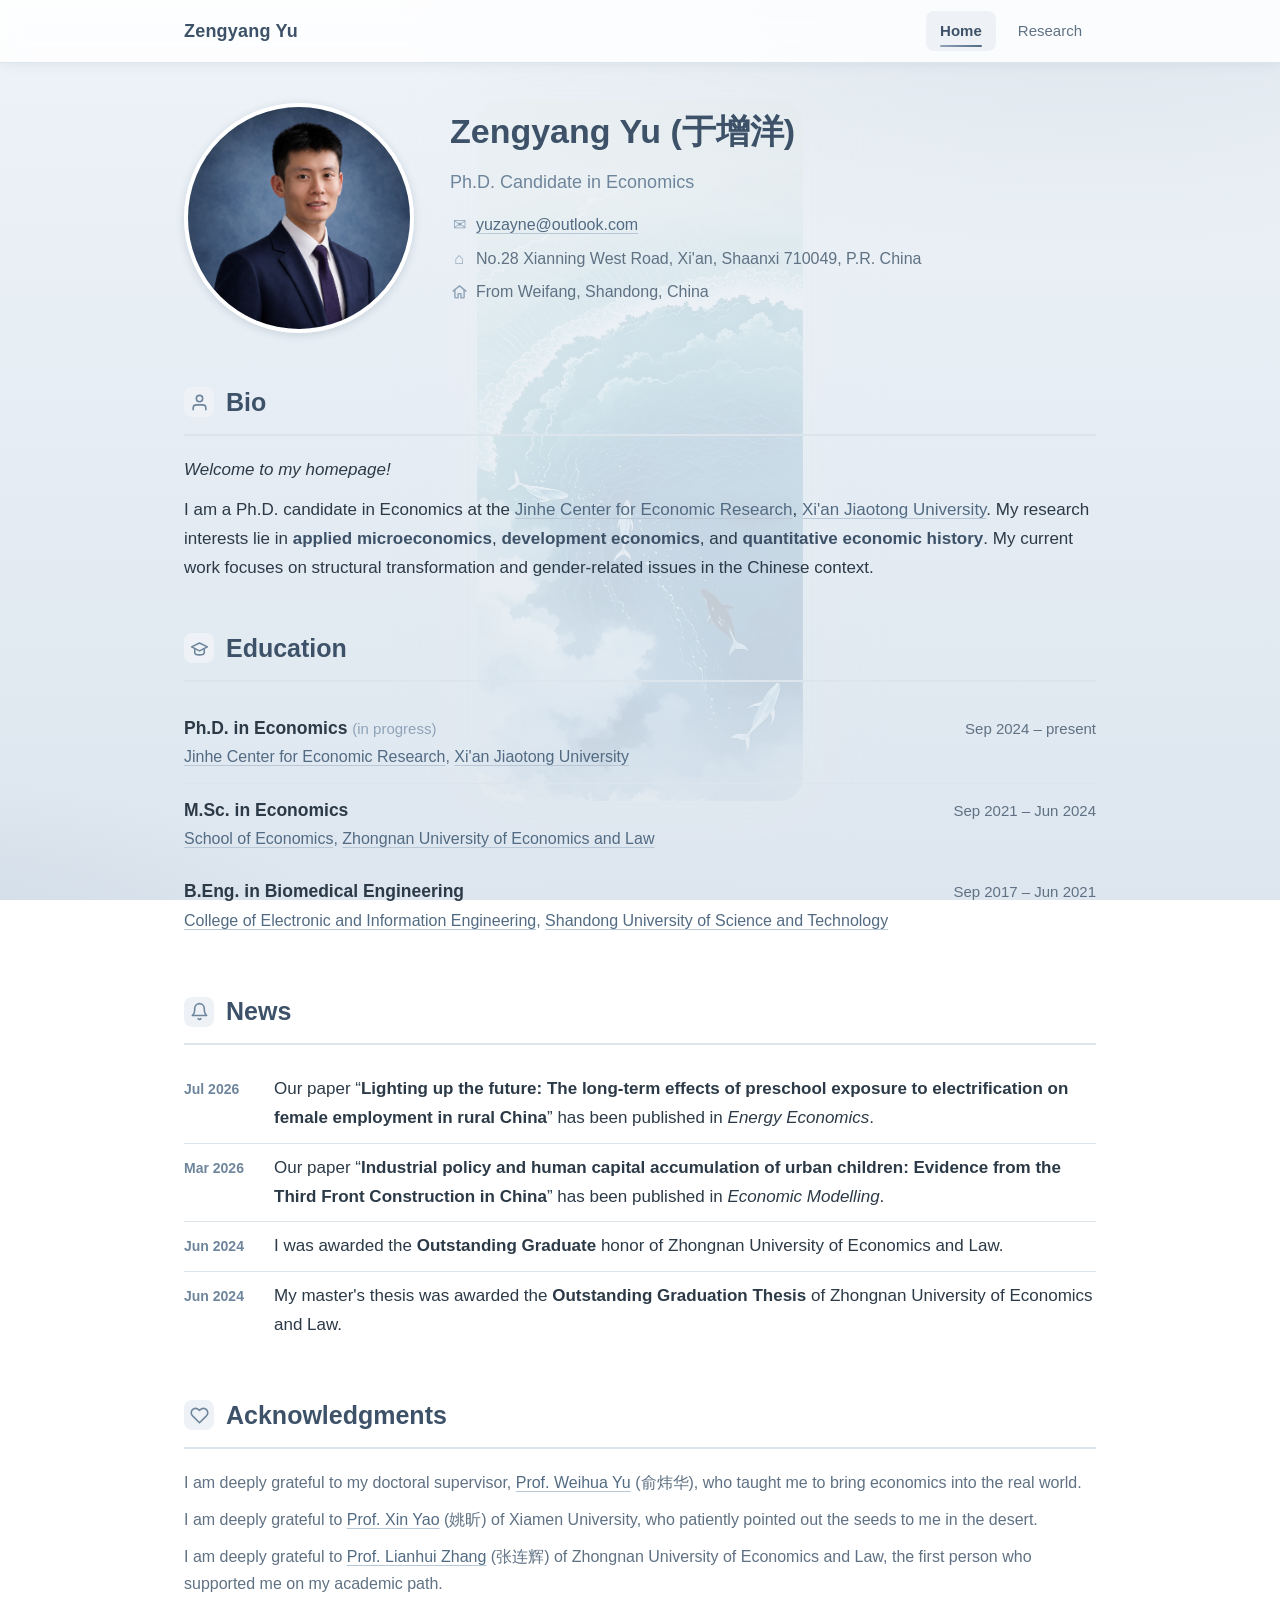
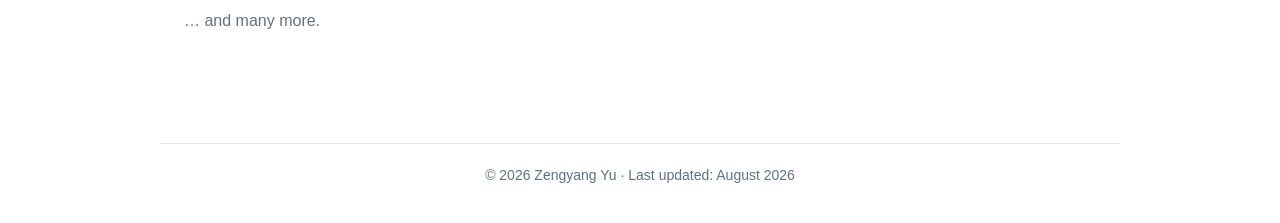
==== index.html @ 1b2d32c1 "update: replace whale svg with centered faded ocean/whale photos" ====
<!DOCTYPE html>
<html lang="en">
<head>
  <meta charset="UTF-8">
  <meta name="viewport" content="width=device-width, initial-scale=1.0">
  <title>Zengyang Yu — Home</title>
  <meta name="description" content="Zengyang Yu — Ph.D. candidate in Economics at Xi'an Jiaotong University. Applied microeconomics, development economics, quantitative economic history.">
  <link rel="stylesheet" href="css/style.css">
  <link rel="icon" type="image/svg+xml" href="favicon.svg">
</head>
<body>

  <!-- Decorative ocean background -->
  <img class="ocean-bg" src="images/ocean.jpg" alt="" aria-hidden="true">

  <!-- Navigation -->
  <nav class="nav">
    <div class="nav-inner">
      <a class="nav-brand" href="index.html">Zengyang Yu</a>
      <div class="nav-links">
        <a href="index.html" class="active">Home</a>
        <a href="research.html">Research</a>
      </div>
    </div>
  </nav>

  <main class="container">

    <!-- Header: photo + identity -->
    <header class="header">
      <img class="photo" src="images/photo.jpg" alt="Zengyang Yu">
      <div class="identity">
        <h1>Zengyang Yu (于增洋)</h1>
        <div class="title">Ph.D. Candidate in Economics</div>
        <ul class="contact-list">
          <li>
            <span class="icon">✉</span>
            <span><a href="mailto:yuzayne@outlook.com">yuzayne@outlook.com</a></span>
          </li>
          <li>
            <span class="icon">⌂</span>
            <span>No.28 Xianning West Road, Xi'an, Shaanxi 710049, P.R. China</span>
          </li>
          <li>
            <span class="icon">
              <svg viewBox="0 0 24 24" fill="none" stroke="currentColor" stroke-width="2" stroke-linecap="round" stroke-linejoin="round" aria-hidden="true">
                <path d="M3 11.5 12 4l9 7.5"/>
                <path d="M5.5 9.5V20a1 1 0 0 0 1 1H10v-6h4v6h3.5a1 1 0 0 0 1-1V9.5"/>
              </svg>
            </span>
            <span>From Weifang, Shandong, China</span>
          </li>
        </ul>
      </div>
    </header>

    <!-- Bio -->
    <section class="section bio" id="bio">
      <h2 class="section-title">
        <span class="sec-icon" aria-hidden="true">
          <svg viewBox="0 0 24 24" fill="none" stroke="currentColor" stroke-width="2" stroke-linecap="round" stroke-linejoin="round">
            <path d="M20 21v-2a4 4 0 0 0-4-4H8a4 4 0 0 0-4 4v2"/>
            <circle cx="12" cy="7" r="4"/>
          </svg>
        </span>
        Bio
      </h2>
      <p>
        <em>Welcome to my homepage!</em>
      </p>
      <p>
        I am a Ph.D. candidate in Economics at the
        <a href="http://jinhe.xjtu.edu.cn/" target="_blank" rel="noopener">Jinhe Center for Economic Research</a>,
        <a href="https://www.xjtu.edu.cn/" target="_blank" rel="noopener">Xi'an Jiaotong University</a>. My research interests lie in
        <strong>applied microeconomics</strong>, <strong>development economics</strong>, and
        <strong>quantitative economic history</strong>. My current work focuses on
        structural transformation and gender-related issues in the Chinese context.
      </p>
    </section>

    <!-- Education -->
    <section class="section" id="education">
      <h2 class="section-title">
        <span class="sec-icon" aria-hidden="true">
          <svg viewBox="0 0 24 24" fill="none" stroke="currentColor" stroke-width="2" stroke-linecap="round" stroke-linejoin="round">
            <path d="M22 10 12 5 2 10l10 5 10-5z"/>
            <path d="M6 12v5c0 1.66 2.69 3 6 3s6-1.34 6-3v-5"/>
          </svg>
        </span>
        Education
      </h2>

      <div class="edu-item">
        <div>
          <div class="edu-degree">Ph.D. in Economics <span class="edu-status">(in progress)</span></div>
          <div class="edu-school"><a href="http://jinhe.xjtu.edu.cn/" target="_blank" rel="noopener">Jinhe Center for Economic Research</a>, <a href="https://www.xjtu.edu.cn/" target="_blank" rel="noopener">Xi'an Jiaotong University</a></div>
        </div>
        <div class="edu-years">Sep 2024 – present</div>
      </div>

      <div class="edu-item">
        <div>
          <div class="edu-degree">M.Sc. in Economics</div>
          <div class="edu-school"><a href="https://jjxy.zuel.edu.cn/" target="_blank" rel="noopener">School of Economics</a>, <a href="https://www.zuel.edu.cn/" target="_blank" rel="noopener">Zhongnan University of Economics and Law</a></div>
        </div>
        <div class="edu-years">Sep 2021 – Jun 2024</div>
      </div>

      <div class="edu-item">
        <div>
          <div class="edu-degree">B.Eng. in Biomedical Engineering</div>
          <div class="edu-school"><a href="https://dxxy.sdust.edu.cn/" target="_blank" rel="noopener">College of Electronic and Information Engineering</a>, <a href="https://www.sdust.edu.cn/" target="_blank" rel="noopener">Shandong University of Science and Technology</a></div>
        </div>
        <div class="edu-years">Sep 2017 – Jun 2021</div>
      </div>
    </section>

    <!-- News -->
    <section class="section" id="news">
      <h2 class="section-title">
        <span class="sec-icon" aria-hidden="true">
          <svg viewBox="0 0 24 24" fill="none" stroke="currentColor" stroke-width="2" stroke-linecap="round" stroke-linejoin="round">
            <path d="M18 8A6 6 0 0 0 6 8c0 7-3 9-3 9h18s-3-2-3-9"/>
            <path d="M13.73 21a2 2 0 0 1-3.46 0"/>
          </svg>
        </span>
        News
      </h2>

      <div class="news-item">
        <div class="news-date">Jul 2026</div>
        <div class="news-text">
          Our paper “<strong>Lighting up the future: The long-term effects of preschool exposure
          to electrification on female employment in rural China</strong>” has been published in
          <em>Energy Economics</em>.
        </div>
      </div>

      <div class="news-item">
        <div class="news-date">Mar 2026</div>
        <div class="news-text">
          Our paper “<strong>Industrial policy and human capital accumulation of urban children:
          Evidence from the Third Front Construction in China</strong>” has been published in
          <em>Economic Modelling</em>.
        </div>
      </div>

      <div class="news-item">
        <div class="news-date">Jun 2024</div>
        <div class="news-text">
          I was awarded the <strong>Outstanding Graduate</strong> honor of
          Zhongnan University of Economics and Law.
        </div>
      </div>

      <div class="news-item">
        <div class="news-date">Jun 2024</div>
        <div class="news-text">
          My master's thesis was awarded the <strong>Outstanding Graduation Thesis</strong>
          of Zhongnan University of Economics and Law.
        </div>
      </div>
    </section>

    <!-- Acknowledgments -->
    <section class="section" id="acknowledgments">
      <h2 class="section-title">
        <span class="sec-icon" aria-hidden="true">
          <svg viewBox="0 0 24 24" fill="none" stroke="currentColor" stroke-width="2" stroke-linecap="round" stroke-linejoin="round">
            <path d="M20.84 4.61a5.5 5.5 0 0 0-7.78 0L12 5.67l-1.06-1.06a5.5 5.5 0 0 0-7.78 7.78l1.06 1.06L12 21.23l7.78-7.78 1.06-1.06a5.5 5.5 0 0 0 0-7.78z"/>
          </svg>
        </span>
        Acknowledgments
      </h2>
      <p class="ack-note">
        I am deeply grateful to my doctoral supervisor,
        <a href="https://jinhe.xjtu.edu.cn/info/1017/1489.htm" target="_blank" rel="noopener">Prof. Weihua Yu</a>
        (俞炜华), who taught me to bring economics into the real world.
      </p>
      <p class="ack-note">
        I am deeply grateful to
        <a href="https://faculty.xmu.edu.cn/YX1/zh_CN/index/545277/list/index.htm" target="_blank" rel="noopener">Prof. Xin Yao</a>
        (姚昕) of Xiamen University, who patiently pointed out the seeds to me in the desert.
      </p>
      <p class="ack-note">
        I am deeply grateful to
        <a href="https://jjxy.zuel.edu.cn/2017/1104/c4509a176932/page.htm" target="_blank" rel="noopener">Prof. Lianhui Zhang</a>
        (张连辉) of Zhongnan University of Economics and Law, the first person who supported me on my academic path.
      </p>
      <p class="ack-note">… and many more.</p>
    </section>

  </main>

  <footer class="footer">
    © 2026 Zengyang Yu · Last updated: August 2026
  </footer>

</body>
</html>
---- css/style.css ----
/* ==========================================================================
   Zengyang Yu — Personal Website
   Morandi blue theme · clean academic layout
   ========================================================================== */

:root {
  /* Morandi blue palette */
  --morandi-100: #eef2f6;   /* page background (light) */
  --morandi-200: #dde5ec;   /* borders */
  --morandi-300: #b9c8d6;   /* secondary accents */
  --morandi-400: #8fa3b8;   /* light blue-grey */
  --morandi-500: #6e859c;   /* primary */
  --morandi-600: #526b83;   /* hover */
  --morandi-700: #3d5268;   /* headings / dark accents */

  --text-main: #2c3a47;
  --text-muted: #5f7183;
  --surface: #ffffff;

  --font-body: "Segoe UI", "Helvetica Neue", Arial, "PingFang SC",
               "Microsoft YaHei", sans-serif;
  --font-serif: Georgia, "Times New Roman", serif;

  --radius: 10px;
  --shadow: 0 1px 3px rgba(61, 82, 104, 0.08);
}

* { margin: 0; padding: 0; box-sizing: border-box; }

html { scroll-behavior: smooth; }

body {
  font-family: var(--font-body);
  font-size: 17px;
  line-height: 1.7;
  color: var(--text-main);
  background:
    radial-gradient(1200px 500px at 85% -5%, rgba(143, 163, 184, 0.18) 0%, transparent 60%),
    radial-gradient(900px 420px at -10% 110%, rgba(110, 133, 156, 0.14) 0%, transparent 55%),
    linear-gradient(180deg, #eef3f8 0%, #e6edf4 45%, #dde6ef 100%);
  background-attachment: fixed;
}

.ocean-bg {
  position: fixed;
  top: 50%;
  left: 50%;
  transform: translate(-50%, -50%);
  max-height: 78vh;
  max-width: 92vw;
  z-index: 0;
  pointer-events: none;
  opacity: 0.14;
  filter: saturate(0.75) brightness(1.12) contrast(0.96);
  border-radius: 24px;
  box-shadow: 0 0 80px 30px rgba(222, 232, 241, 0.55);
}

/* 内容层置于背景装饰之上 */
.container, .footer {
  position: relative;
  z-index: 1;
}

a {
  color: var(--morandi-600);
  text-decoration: underline;
  text-decoration-thickness: 1px;
  text-underline-offset: 3px;
  text-decoration-color: var(--morandi-300);
  transition: color 0.15s, text-decoration-color 0.15s;
}

a:hover {
  color: var(--morandi-700);
  text-decoration-color: var(--morandi-500);
}

/* --------------------------------------------------------------------------
   Navigation
   -------------------------------------------------------------------------- */

.nav {
  position: sticky;
  top: 0;
  z-index: 100;
  background: rgba(255, 255, 255, 0.86);
  -webkit-backdrop-filter: blur(12px) saturate(1.4);
  backdrop-filter: blur(12px) saturate(1.4);
  border-bottom: 1px solid var(--morandi-200);
  box-shadow: 0 1px 12px rgba(61, 82, 104, 0.08);
}

.nav-inner {
  max-width: 960px;
  margin: 0 auto;
  padding: 0 24px;
  display: flex;
  align-items: center;
  justify-content: space-between;
  height: 62px;
}

.nav-brand {
  font-weight: 700;
  font-size: 18px;
  color: var(--morandi-700);
  letter-spacing: 0.2px;
  text-decoration: none;
  transition: color 0.2s;
}

.nav-brand:hover { text-decoration: none; color: var(--morandi-600); }

.nav-links {
  display: flex;
  align-items: center;
  gap: 6px;
}

.nav-links a {
  position: relative;
  padding: 7px 14px;
  margin-left: 2px;
  font-size: 15px;
  color: var(--text-muted);
  border-radius: 8px;
  text-decoration: none;
  transition: color 0.2s, background 0.2s;
}

.nav-links a::after {
  content: "";
  position: absolute;
  left: 14px;
  right: 14px;
  bottom: 4px;
  height: 2px;
  border-radius: 2px;
  background: linear-gradient(90deg, var(--morandi-400), var(--morandi-600));
  transform: scaleX(0);
  transform-origin: left center;
  transition: transform 0.25s ease;
}

.nav-links a:hover {
  color: var(--morandi-600);
  background: var(--morandi-100);
  text-decoration: none;
}

.nav-links a:hover::after { transform: scaleX(1); }

.nav-links a.active {
  color: var(--morandi-700);
  font-weight: 600;
  background: var(--morandi-100);
}

.nav-links a.active::after { transform: scaleX(1); }

/* --------------------------------------------------------------------------
   Layout
   -------------------------------------------------------------------------- */

.container {
  max-width: 960px;
  margin: 0 auto;
  padding: 40px 24px 64px;
}

/* --------------------------------------------------------------------------
   Header (photo + identity)
   -------------------------------------------------------------------------- */

.header {
  display: flex;
  gap: 36px;
  align-items: flex-start;
  margin-bottom: 48px;
}

.photo {
  flex-shrink: 0;
  width: 230px;
  height: 230px;
  border-radius: 50%;
  object-fit: cover;
  border: 4px solid var(--surface);
  box-shadow: 0 2px 8px rgba(61, 82, 104, 0.18);
}

.identity h1 {
  font-size: 34px;
  font-weight: 700;
  color: var(--morandi-700);
  margin-bottom: 6px;
}

.identity .title {
  font-size: 18px;
  font-weight: 500;
  color: var(--morandi-500);
  margin-bottom: 14px;
}

.contact-list {
  list-style: none;
  font-size: 16px;
  color: var(--text-muted);
}

.contact-list li {
  display: flex;
  align-items: flex-start;
  gap: 8px;
  margin-bottom: 6px;
}

.contact-list .icon {
  flex-shrink: 0;
  width: 18px;
  text-align: center;
  color: var(--morandi-400);
}

.contact-list .icon svg {
  width: 17px;
  height: 17px;
  vertical-align: -3px;
}

.contact-list a { color: var(--morandi-600); }
.contact-list a:hover { color: var(--morandi-700); }

/* --------------------------------------------------------------------------
   Sections
   -------------------------------------------------------------------------- */

.section { margin-bottom: 44px; }

.section-title {
  font-size: 25px;
  font-weight: 700;
  color: var(--morandi-700);
  padding-bottom: 10px;
  margin-bottom: 20px;
  border-bottom: 2px solid var(--morandi-200);
  display: flex;
  align-items: center;
  gap: 12px;
}

.section-title .sec-icon {
  flex-shrink: 0;
  width: 30px;
  height: 30px;
  display: inline-flex;
  align-items: center;
  justify-content: center;
  border-radius: 8px;
  background: var(--morandi-100);
  color: var(--morandi-500);
}

.section-title .sec-icon svg {
  width: 19px;
  height: 19px;
}

/* Bio */
.bio p { margin-bottom: 12px; }

.bio strong { color: var(--morandi-700); }

/* Education */
.edu-item {
  display: flex;
  justify-content: space-between;
  align-items: baseline;
  gap: 16px;
  padding: 12px 0;
  border-bottom: 1px solid var(--morandi-200);
}

.edu-item:last-child { border-bottom: none; }

.edu-degree { font-weight: 600; font-size: 17.5px; color: var(--text-main); }
.edu-status { font-size: 15px; font-weight: 500; color: var(--morandi-400); }
.edu-school { color: var(--text-muted); font-size: 16px; }
.edu-years {
  flex-shrink: 0;
  font-size: 15px;
  color: var(--text-muted);
  font-variant-numeric: tabular-nums;
}

/* News */
.news-item {
  display: flex;
  gap: 14px;
  padding: 10px 0;
  border-bottom: 1px solid var(--morandi-200);
  align-items: baseline;
}

.news-item:last-child { border-bottom: none; }

.news-date {
  flex-shrink: 0;
  width: 76px;
  font-size: 14px;
  font-weight: 600;
  color: var(--morandi-500);
  font-variant-numeric: tabular-nums;
}

.news-text { color: var(--text-main); }

/* Publications */
.pub-item { margin-bottom: 26px; }

.pub-authors { font-size: 16px; color: var(--text-muted); margin-bottom: 2px; }

.pub-authors .self {
  font-weight: 700;
  color: var(--morandi-700);
}

.pub-title {
  font-weight: 600;
  font-size: 17.5px;
  color: var(--text-main);
  margin-bottom: 2px;
}

.pub-title a { color: var(--text-main); text-decoration: none; }
.pub-title a:hover { color: var(--morandi-600); text-decoration: underline; }

.pub-journal { font-size: 15.5px; color: var(--text-muted); }

.pub-journal .journal-name { font-style: italic; }

.pub-journal .doi-link {
  margin-left: 6px;
  font-size: 14px;
  font-style: normal;
}

/* Empty placeholders (Working papers / WIP) */
.empty-note {
  color: var(--text-muted);
  font-size: 16px;
  font-style: italic;
  padding: 6px 0 2px;
}

/* Presentations */
.pres-item {
  display: flex;
  gap: 14px;
  padding: 10px 0;
  border-bottom: 1px solid var(--morandi-200);
  align-items: baseline;
}

.pres-item:last-child { border-bottom: none; }

.pres-name { font-weight: 500; color: var(--text-main); }

.pres-zh {
  margin-left: auto;
  flex-shrink: 0;
  color: var(--text-muted);
  font-size: 14.5px;
  text-align: right;
}

/* Page title for inner pages */
.page-title {
  font-size: 30px;
  font-weight: 700;
  color: var(--morandi-700);
  margin-bottom: 28px;
}

/* Acknowledgments */
.ack-note { color: var(--text-muted); font-size: 16px; margin-bottom: 10px; }
.ack-note:last-child { margin-bottom: 0; }
.ack-note a { color: var(--morandi-600); }
.ack-note a:hover { color: var(--morandi-700); }

/* Footer */
.footer {
  max-width: 960px;
  margin: 0 auto;
  padding: 20px 24px 36px;
  border-top: 1px solid var(--morandi-200);
  color: var(--text-muted);
  font-size: 14px;
  text-align: center;
}

/* --------------------------------------------------------------------------
   Responsive
   -------------------------------------------------------------------------- */

@media (max-width: 700px) {
  .ocean-bg { max-height: 55vh; opacity: 0.10; }
  .header { flex-direction: column; align-items: center; text-align: center; }
  .contact-list li { justify-content: center; }
  .edu-item { flex-direction: column; gap: 2px; }
  .news-item { flex-direction: column; gap: 2px; }
  .news-date { width: auto; }
}
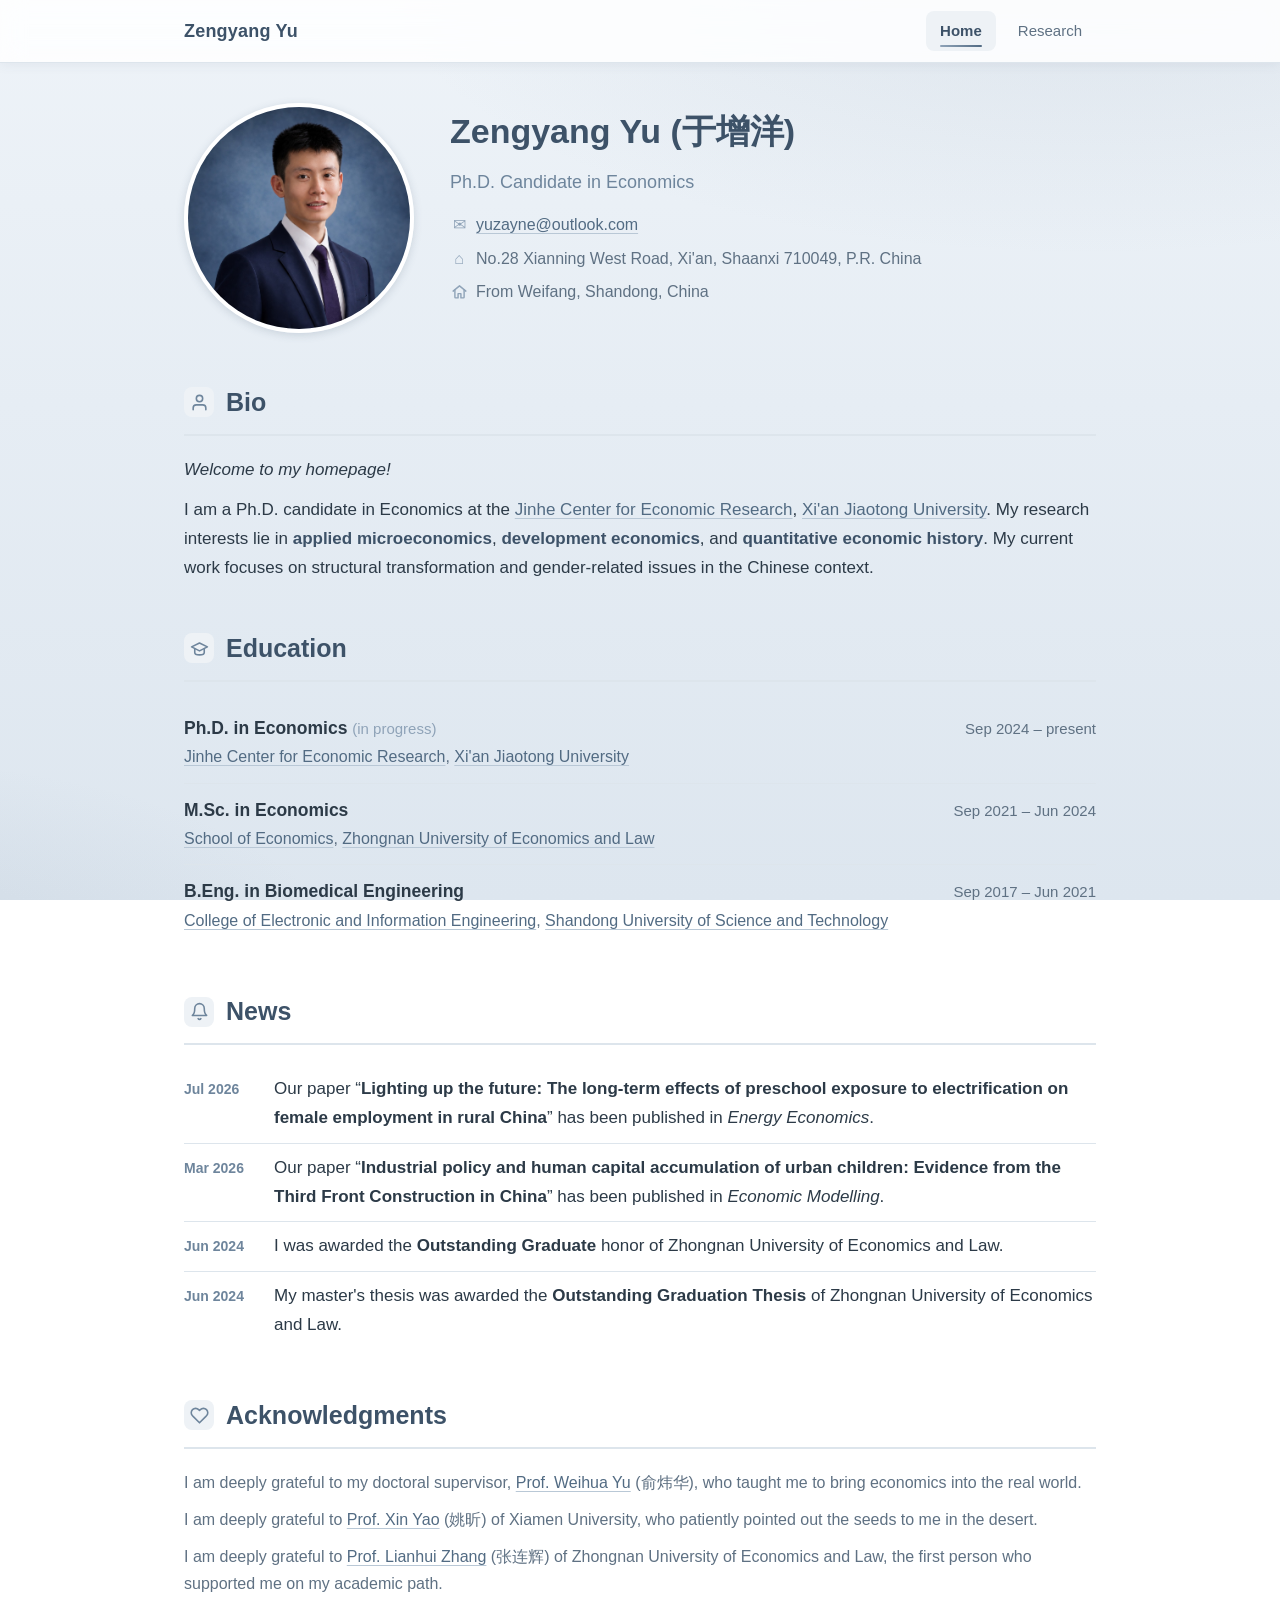
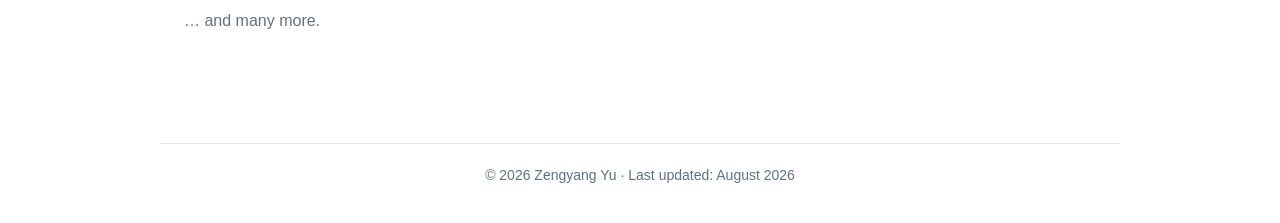
==== commit c9cae3d7: "update: remove photo backgrounds, add subtle SVG wave ripples to ocean gradient" ====
--- a/index.html
+++ b/index.html
@@ -10,8 +10,6 @@
 </head>
 <body>
 
-  <!-- Decorative ocean background -->
-  <img class="ocean-bg" src="images/ocean.jpg" alt="" aria-hidden="true">
 
   <!-- Navigation -->
   <nav class="nav">
--- a/css/style.css
+++ b/css/style.css
@@ -37,23 +37,9 @@
   background:
     radial-gradient(1200px 500px at 85% -5%, rgba(143, 163, 184, 0.18) 0%, transparent 60%),
     radial-gradient(900px 420px at -10% 110%, rgba(110, 133, 156, 0.14) 0%, transparent 55%),
-    linear-gradient(180deg, #eef3f8 0%, #e6edf4 45%, #dde6ef 100%);
+    linear-gradient(180deg, #eef3f8 0%, #e6edf4 45%, #dde6ef 100%),
+    url("data:image/svg+xml,%3Csvg xmlns%3D'http://www.w3.org/2000/svg' width%3D'240' height%3D'52' viewBox%3D'0 0 240 52'%3E%0A%3Cpath d%3D'M0 22 Q 30 10 60 22 T 120 22 T 180 22 T 240 22' fill%3D'none' stroke%3D'%238fa3b8' stroke-width%3D'1' opacity%3D'0.28'/%3E%0A%3Cpath d%3D'M0 38 Q 30 26 60 38 T 120 38 T 180 38 T 240 38' fill%3D'none' stroke%3D'%238fa3b8' stroke-width%3D'1' opacity%3D'0.20'/%3E%0A%3C/svg%3E");
   background-attachment: fixed;
-}
-
-.ocean-bg {
-  position: fixed;
-  top: 50%;
-  left: 50%;
-  transform: translate(-50%, -50%);
-  max-height: 78vh;
-  max-width: 92vw;
-  z-index: 0;
-  pointer-events: none;
-  opacity: 0.14;
-  filter: saturate(0.75) brightness(1.12) contrast(0.96);
-  border-radius: 24px;
-  box-shadow: 0 0 80px 30px rgba(222, 232, 241, 0.55);
 }
 
 /* 内容层置于背景装饰之上 */
@@ -406,7 +392,6 @@
    -------------------------------------------------------------------------- */
 
 @media (max-width: 700px) {
-  .ocean-bg { max-height: 55vh; opacity: 0.10; }
   .header { flex-direction: column; align-items: center; text-align: center; }
   .contact-list li { justify-content: center; }
   .edu-item { flex-direction: column; gap: 2px; }
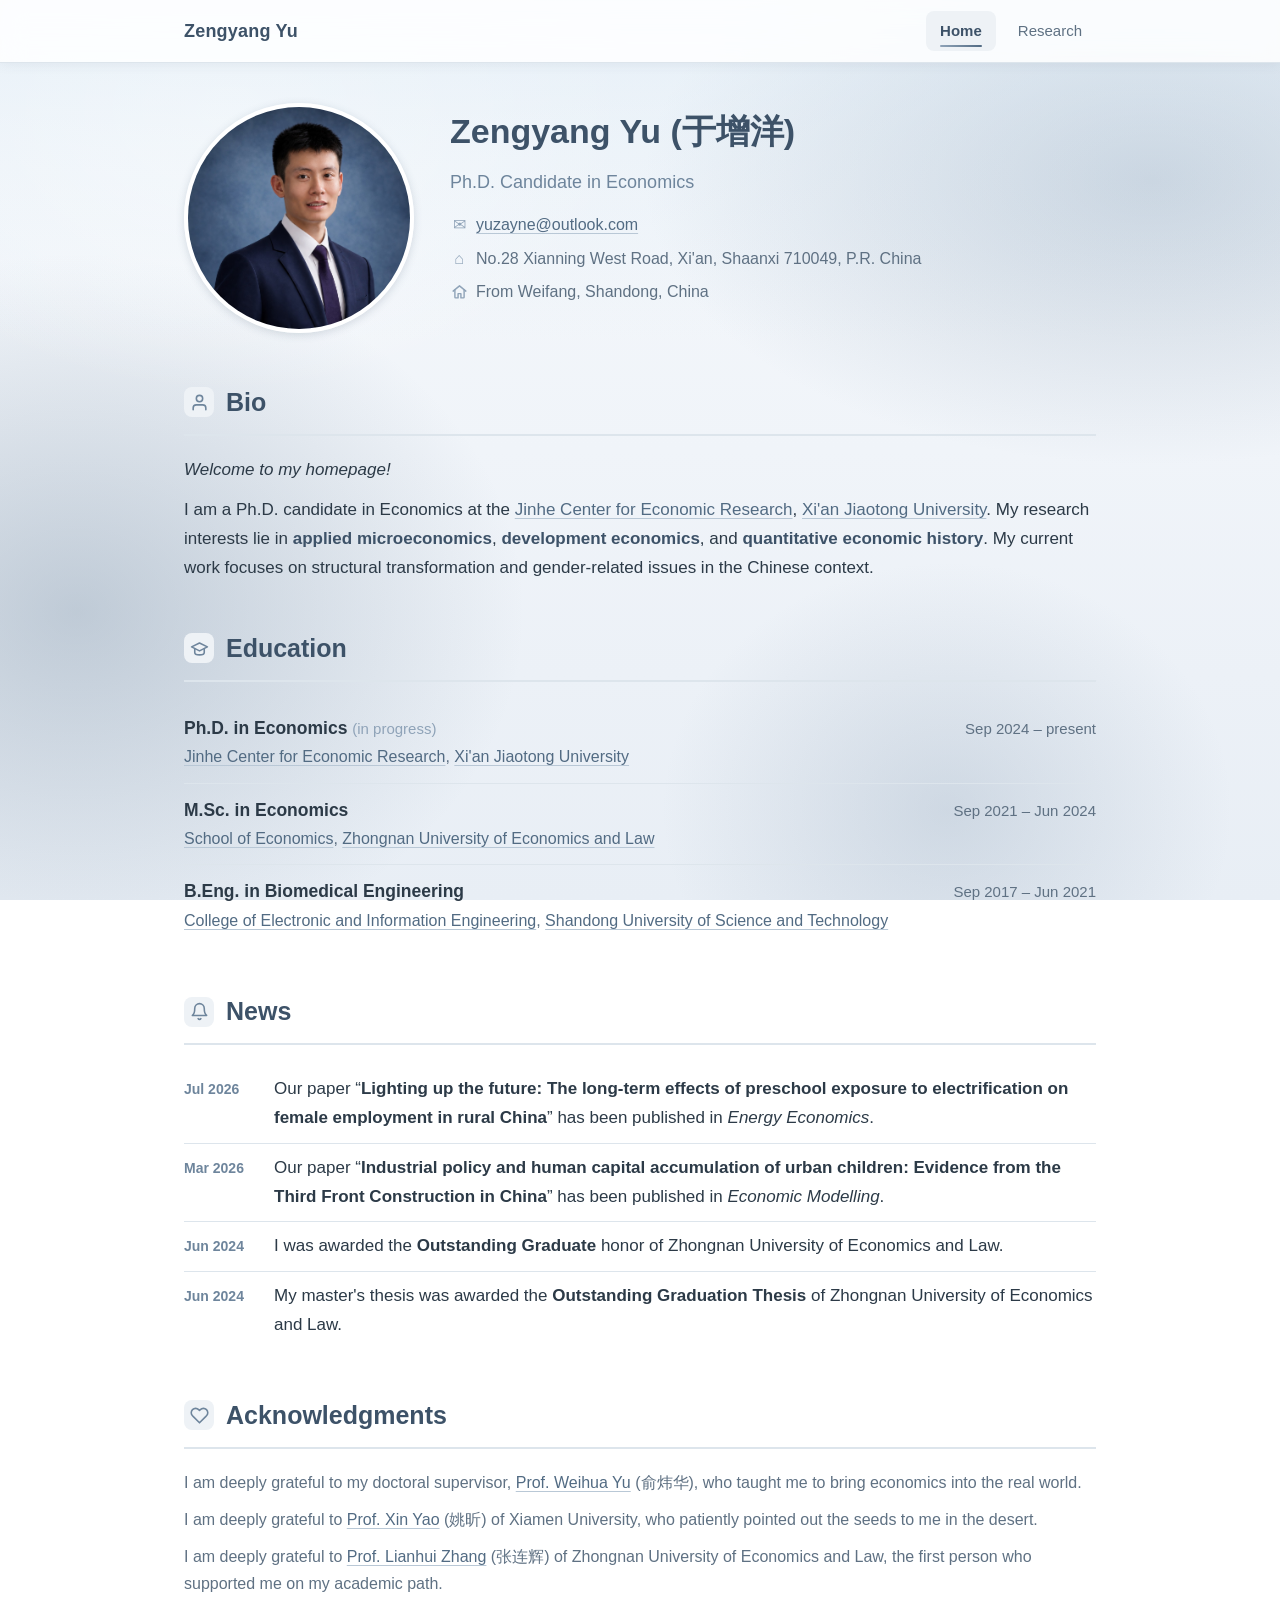
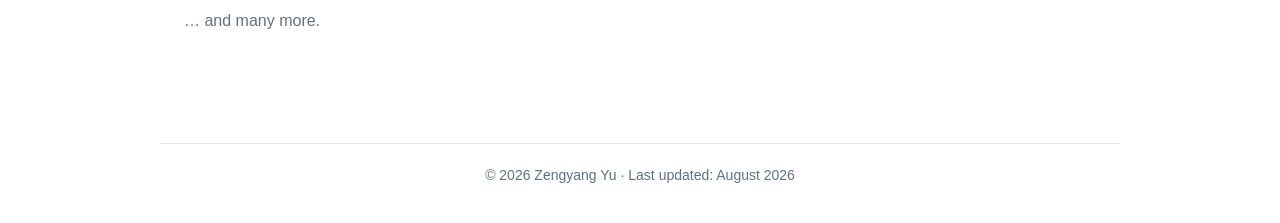
==== commit fefc1d1c: "update: nav shrinks and fades on scroll with 0.3s smooth transition" ====
--- a/index.html
+++ b/index.html
@@ -194,5 +194,17 @@
     © 2026 Zengyang Yu · Last updated: August 2026
   </footer>
 
+  <script>
+    (function () {
+      var nav = document.querySelector('.nav');
+      var onScroll = function () {
+        if (nav) {
+          nav.classList.toggle('nav--scrolled', window.scrollY > 40);
+        }
+      };
+      window.addEventListener('scroll', onScroll, { passive: true });
+      onScroll();
+    })();
+  </script>
 </body>
 </html>
--- a/css/style.css
+++ b/css/style.css
@@ -35,10 +35,12 @@
   line-height: 1.7;
   color: var(--text-main);
   background:
-    radial-gradient(1200px 500px at 85% -5%, rgba(143, 163, 184, 0.18) 0%, transparent 60%),
-    radial-gradient(900px 420px at -10% 110%, rgba(110, 133, 156, 0.14) 0%, transparent 55%),
-    linear-gradient(180deg, #eef3f8 0%, #e6edf4 45%, #dde6ef 100%),
-    url("data:image/svg+xml,%3Csvg xmlns%3D'http://www.w3.org/2000/svg' width%3D'240' height%3D'52' viewBox%3D'0 0 240 52'%3E%0A%3Cpath d%3D'M0 22 Q 30 10 60 22 T 120 22 T 180 22 T 240 22' fill%3D'none' stroke%3D'%238fa3b8' stroke-width%3D'1' opacity%3D'0.28'/%3E%0A%3Cpath d%3D'M0 38 Q 30 26 60 38 T 120 38 T 180 38 T 240 38' fill%3D'none' stroke%3D'%238fa3b8' stroke-width%3D'1' opacity%3D'0.20'/%3E%0A%3C/svg%3E");
+    linear-gradient(180deg, rgba(207, 226, 241, 0.40) 0%, rgba(207, 226, 241, 0.20) 16%, rgba(207, 226, 241, 0) 38%),
+    radial-gradient(600px 420px at 18% 12%, rgba(255, 255, 255, 0.70) 0%, transparent 68%),
+    radial-gradient(820px 460px at 90% 20%, rgba(143, 163, 184, 0.42) 0%, transparent 62%),
+    radial-gradient(700px 560px at 6% 68%, rgba(110, 133, 156, 0.36) 0%, transparent 64%),
+    radial-gradient(460px 400px at 74% 90%, rgba(143, 163, 184, 0.30) 0%, transparent 62%),
+    linear-gradient(180deg, #f6f9fc 0%, #f0f4f9 50%, #e8eef5 100%);
   background-attachment: fixed;
 }
 
@@ -75,6 +77,14 @@
   backdrop-filter: blur(12px) saturate(1.4);
   border-bottom: 1px solid var(--morandi-200);
   box-shadow: 0 1px 12px rgba(61, 82, 104, 0.08);
+  transition: background 0.3s ease, box-shadow 0.3s ease, border-color 0.3s ease;
+}
+
+/* 滚动后的收缩状态：宽度收窄、背景更浅、阴影更淡 */
+.nav--scrolled {
+  background: rgba(255, 255, 255, 0.72);
+  border-bottom-color: var(--morandi-100);
+  box-shadow: 0 1px 6px rgba(61, 82, 104, 0.04);
 }
 
 .nav-inner {
@@ -85,6 +95,12 @@
   align-items: center;
   justify-content: space-between;
   height: 62px;
+  transition: max-width 0.3s ease, height 0.3s ease;
+}
+
+.nav--scrolled .nav-inner {
+  max-width: 800px;
+  height: 56px;
 }
 
 .nav-brand {
@@ -97,6 +113,12 @@
 }
 
 .nav-brand:hover { text-decoration: none; color: var(--morandi-600); }
+
+.nav--scrolled .nav-brand { color: var(--morandi-500); }
+
+.nav--scrolled .nav-links a { color: var(--text-muted); opacity: 0.85; }
+
+.nav--scrolled .nav-links a.active { color: var(--morandi-500); }
 
 .nav-links {
   display: flex;
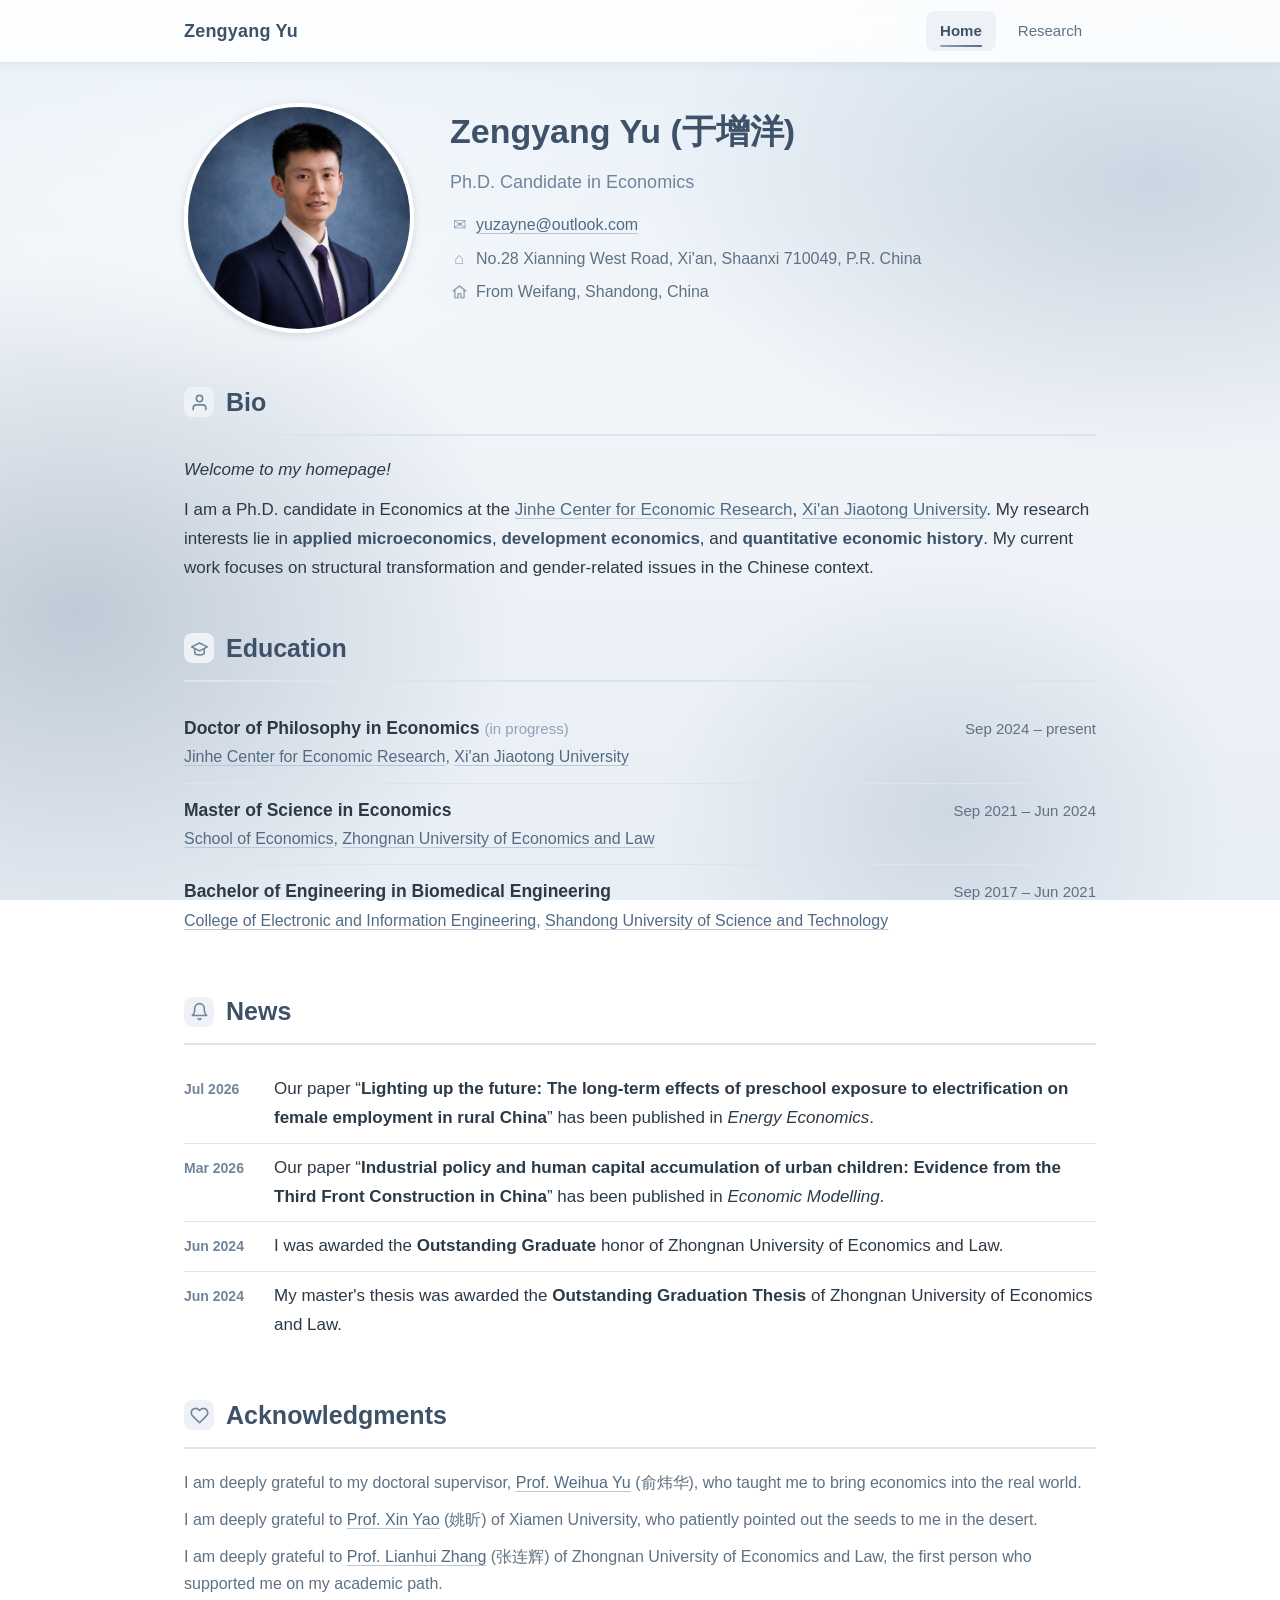
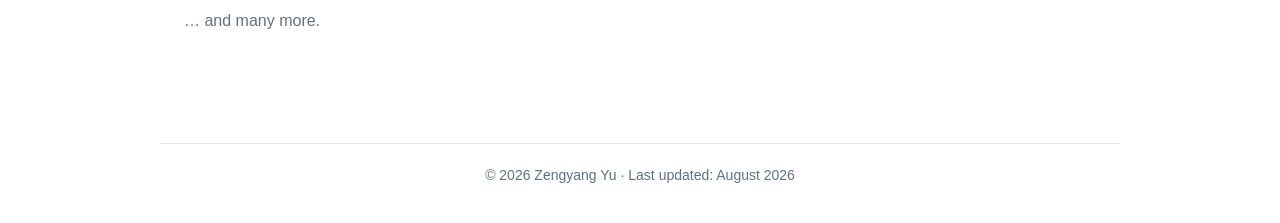
==== commit 36100584: "update: unify degree titles to full forms for consistency" ====
--- a/index.html
+++ b/index.html
@@ -90,7 +90,7 @@
 
       <div class="edu-item">
         <div>
-          <div class="edu-degree">Ph.D. in Economics <span class="edu-status">(in progress)</span></div>
+          <div class="edu-degree">Doctor of Philosophy in Economics <span class="edu-status">(in progress)</span></div>
           <div class="edu-school"><a href="http://jinhe.xjtu.edu.cn/" target="_blank" rel="noopener">Jinhe Center for Economic Research</a>, <a href="https://www.xjtu.edu.cn/" target="_blank" rel="noopener">Xi'an Jiaotong University</a></div>
         </div>
         <div class="edu-years">Sep 2024 – present</div>
@@ -98,7 +98,7 @@
 
       <div class="edu-item">
         <div>
-          <div class="edu-degree">M.Sc. in Economics</div>
+          <div class="edu-degree">Master of Science in Economics</div>
           <div class="edu-school"><a href="https://jjxy.zuel.edu.cn/" target="_blank" rel="noopener">School of Economics</a>, <a href="https://www.zuel.edu.cn/" target="_blank" rel="noopener">Zhongnan University of Economics and Law</a></div>
         </div>
         <div class="edu-years">Sep 2021 – Jun 2024</div>
@@ -106,7 +106,7 @@
 
       <div class="edu-item">
         <div>
-          <div class="edu-degree">B.Eng. in Biomedical Engineering</div>
+          <div class="edu-degree">Bachelor of Engineering in Biomedical Engineering</div>
           <div class="edu-school"><a href="https://dxxy.sdust.edu.cn/" target="_blank" rel="noopener">College of Electronic and Information Engineering</a>, <a href="https://www.sdust.edu.cn/" target="_blank" rel="noopener">Shandong University of Science and Technology</a></div>
         </div>
         <div class="edu-years">Sep 2017 – Jun 2021</div>
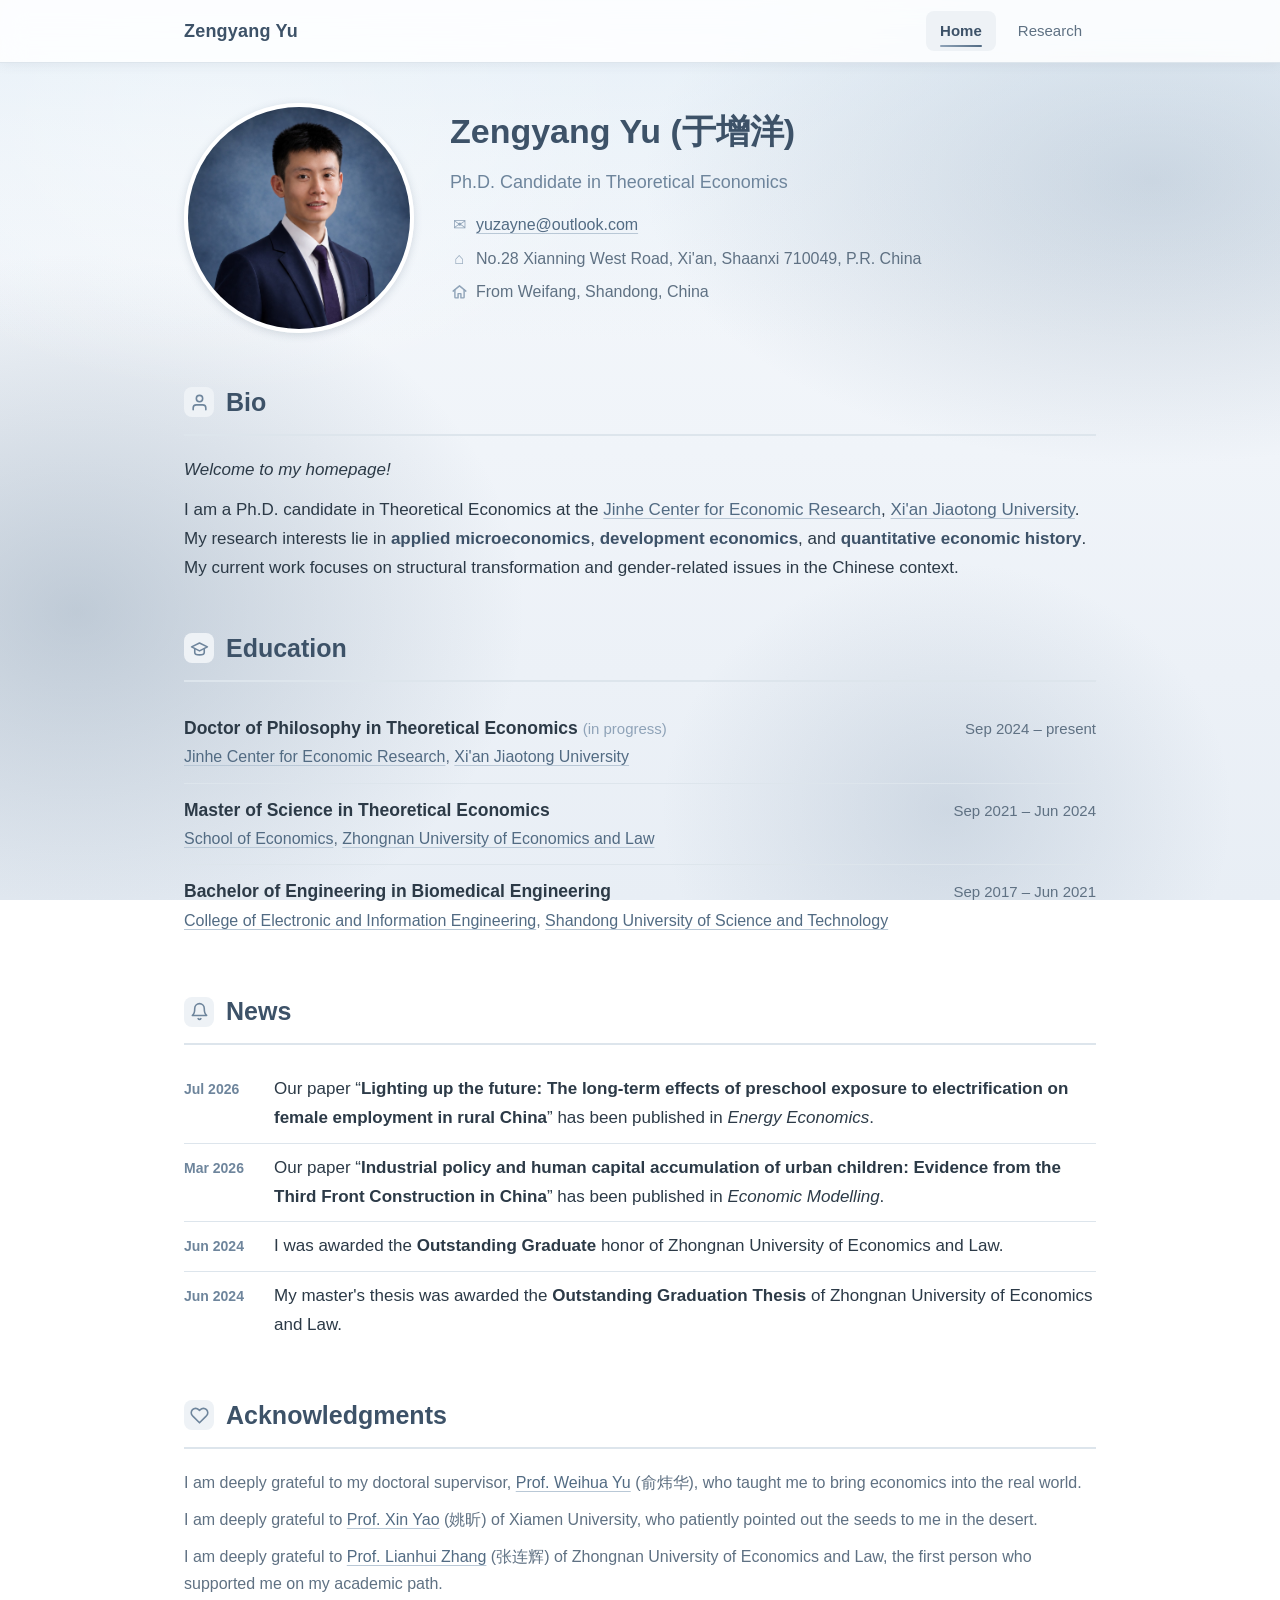
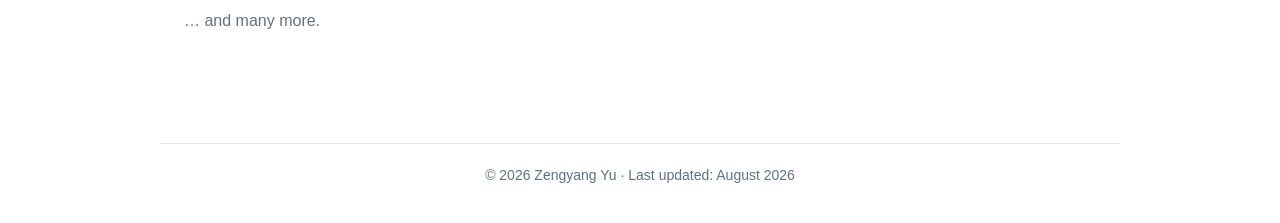
==== commit c0eb00d9: "update: use Theoretical Economics consistently across page" ====
--- a/index.html
+++ b/index.html
@@ -4,7 +4,7 @@
   <meta charset="UTF-8">
   <meta name="viewport" content="width=device-width, initial-scale=1.0">
   <title>Zengyang Yu — Home</title>
-  <meta name="description" content="Zengyang Yu — Ph.D. candidate in Economics at Xi'an Jiaotong University. Applied microeconomics, development economics, quantitative economic history.">
+  <meta name="description" content="Zengyang Yu — Ph.D. candidate in Theoretical Economics at Xi'an Jiaotong University. Applied microeconomics, development economics, quantitative economic history.">
   <link rel="stylesheet" href="css/style.css">
   <link rel="icon" type="image/svg+xml" href="favicon.svg">
 </head>
@@ -29,7 +29,7 @@
       <img class="photo" src="images/photo.jpg" alt="Zengyang Yu">
       <div class="identity">
         <h1>Zengyang Yu (于增洋)</h1>
-        <div class="title">Ph.D. Candidate in Economics</div>
+        <div class="title">Ph.D. Candidate in Theoretical Economics</div>
         <ul class="contact-list">
           <li>
             <span class="icon">✉</span>
@@ -67,7 +67,7 @@
         <em>Welcome to my homepage!</em>
       </p>
       <p>
-        I am a Ph.D. candidate in Economics at the
+        I am a Ph.D. candidate in Theoretical Economics at the
         <a href="http://jinhe.xjtu.edu.cn/" target="_blank" rel="noopener">Jinhe Center for Economic Research</a>,
         <a href="https://www.xjtu.edu.cn/" target="_blank" rel="noopener">Xi'an Jiaotong University</a>. My research interests lie in
         <strong>applied microeconomics</strong>, <strong>development economics</strong>, and
@@ -90,7 +90,7 @@
 
       <div class="edu-item">
         <div>
-          <div class="edu-degree">Doctor of Philosophy in Economics <span class="edu-status">(in progress)</span></div>
+          <div class="edu-degree">Doctor of Philosophy in Theoretical Economics <span class="edu-status">(in progress)</span></div>
           <div class="edu-school"><a href="http://jinhe.xjtu.edu.cn/" target="_blank" rel="noopener">Jinhe Center for Economic Research</a>, <a href="https://www.xjtu.edu.cn/" target="_blank" rel="noopener">Xi'an Jiaotong University</a></div>
         </div>
         <div class="edu-years">Sep 2024 – present</div>
@@ -98,7 +98,7 @@
 
       <div class="edu-item">
         <div>
-          <div class="edu-degree">Master of Science in Economics</div>
+          <div class="edu-degree">Master of Science in Theoretical Economics</div>
           <div class="edu-school"><a href="https://jjxy.zuel.edu.cn/" target="_blank" rel="noopener">School of Economics</a>, <a href="https://www.zuel.edu.cn/" target="_blank" rel="noopener">Zhongnan University of Economics and Law</a></div>
         </div>
         <div class="edu-years">Sep 2021 – Jun 2024</div>
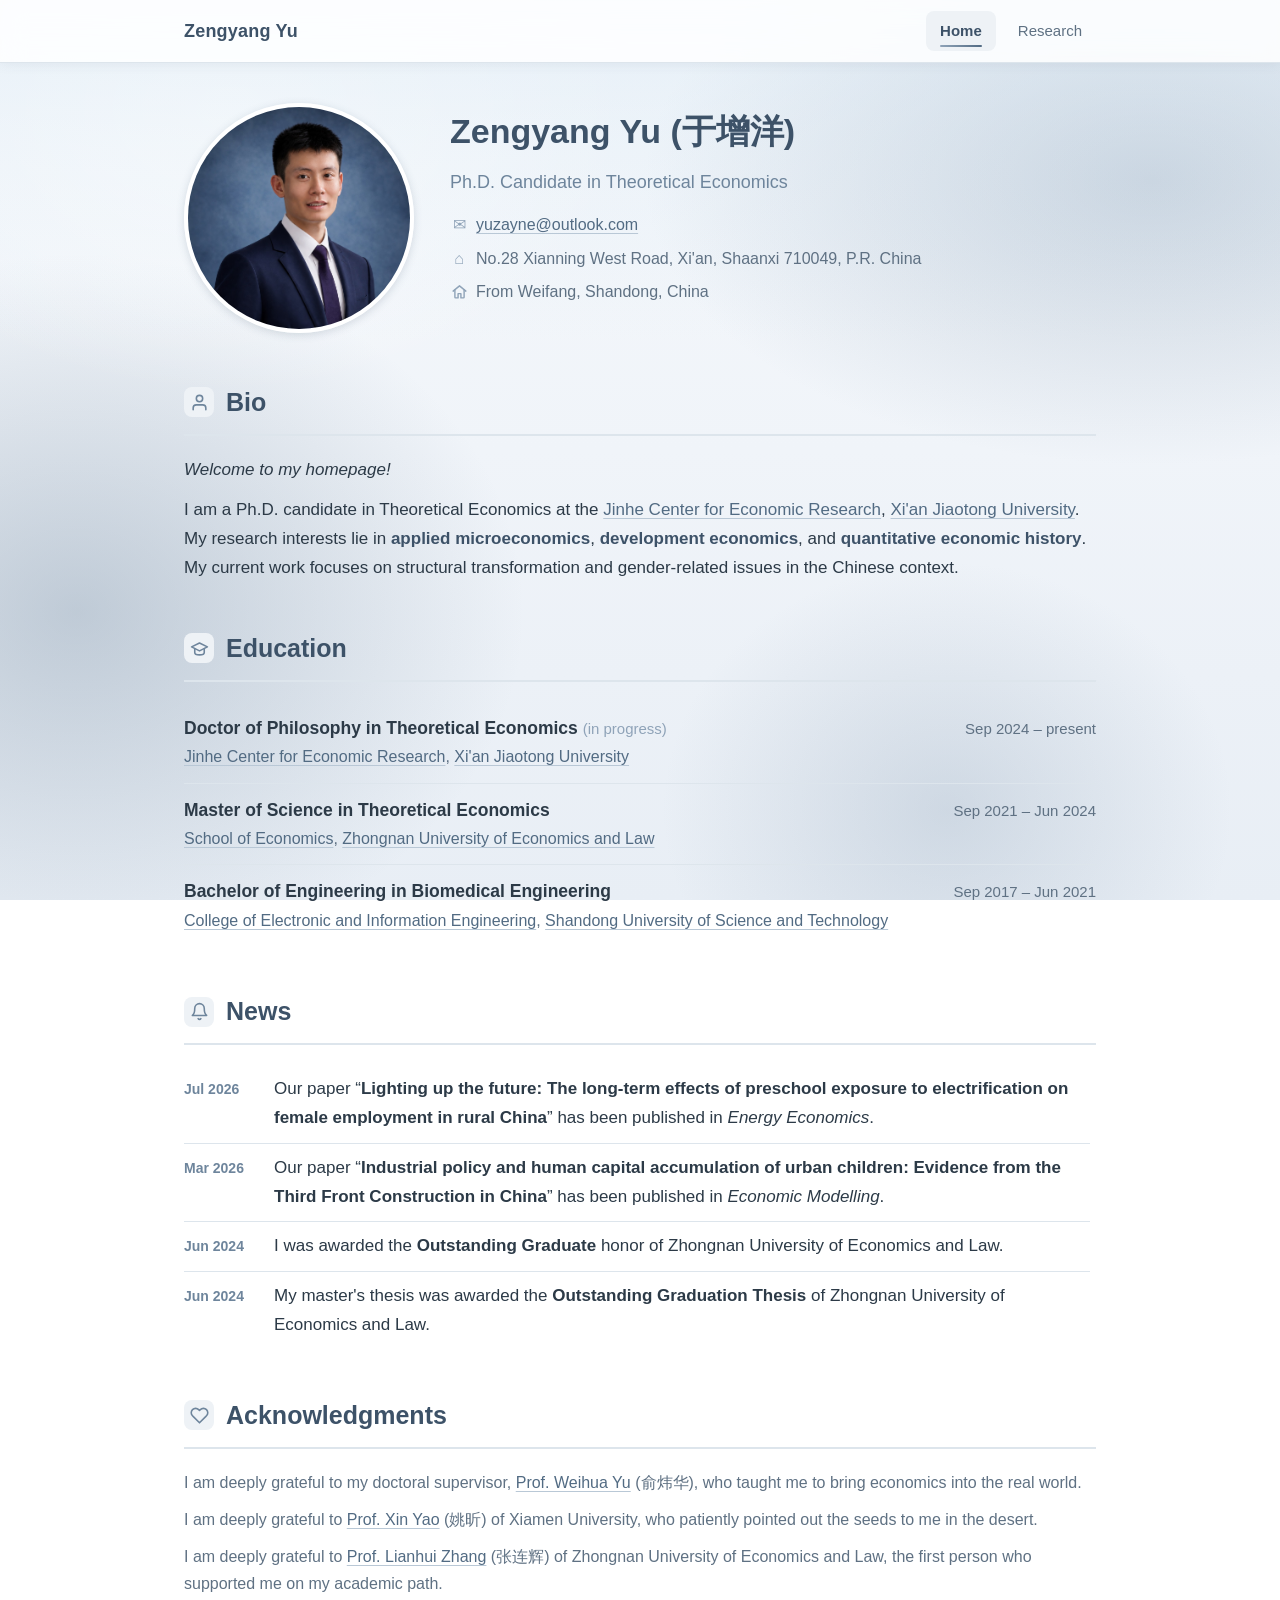
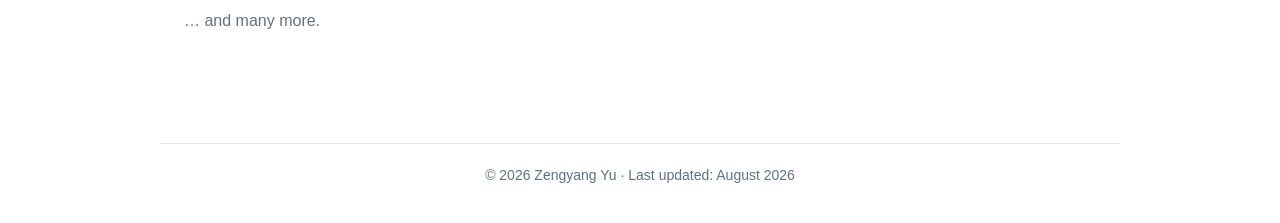
==== commit 15660d90: "update: News shows 4 items, Publications shows 3 items, scroll beyond" ====
--- a/index.html
+++ b/index.html
@@ -124,6 +124,7 @@
         </span>
         News
       </h2>
+      <div class="news-scroll">
 
       <div class="news-item">
         <div class="news-date">Jul 2026</div>
@@ -158,7 +159,8 @@
           of Zhongnan University of Economics and Law.
         </div>
       </div>
-    </section>
+    
+      </div></section>
 
     <!-- Acknowledgments -->
     <section class="section" id="acknowledgments">
@@ -204,6 +206,17 @@
       };
       window.addEventListener('scroll', onScroll, { passive: true });
       onScroll();
+
+      // News 滚动容器：恰好显示 4 条，超出滚动
+      var newsScroll = document.querySelector('.news-scroll');
+      if (newsScroll) {
+        var newsItems = newsScroll.querySelectorAll('.news-item');
+        var h = 0;
+        for (var i = 0; i < newsItems.length && i < 4; i++) {
+          h += newsItems[i].offsetHeight;
+        }
+        newsScroll.style.maxHeight = h + 'px';
+      }
     })();
   </script>
 </body>
--- a/css/style.css
+++ b/css/style.css
@@ -303,6 +303,37 @@
   font-variant-numeric: tabular-nums;
 }
 
+/* 滚动容器：显示固定条数，超出滚动（max-height 由脚本按条目高度计算） */
+.news-scroll,
+.pubs-scroll {
+  max-height: 260px;
+  overflow-y: auto;
+  scrollbar-width: thin;
+  scrollbar-color: var(--morandi-300) transparent;
+  padding-right: 6px;
+}
+
+.news-scroll::-webkit-scrollbar,
+.pubs-scroll::-webkit-scrollbar {
+  width: 6px;
+}
+
+.news-scroll::-webkit-scrollbar-thumb,
+.pubs-scroll::-webkit-scrollbar-thumb {
+  background: var(--morandi-300);
+  border-radius: 3px;
+}
+
+.news-scroll::-webkit-scrollbar-thumb:hover,
+.pubs-scroll::-webkit-scrollbar-thumb:hover {
+  background: var(--morandi-400);
+}
+
+.news-scroll::-webkit-scrollbar-track,
+.pubs-scroll::-webkit-scrollbar-track {
+  background: transparent;
+}
+
 /* News */
 .news-item {
   display: flex;
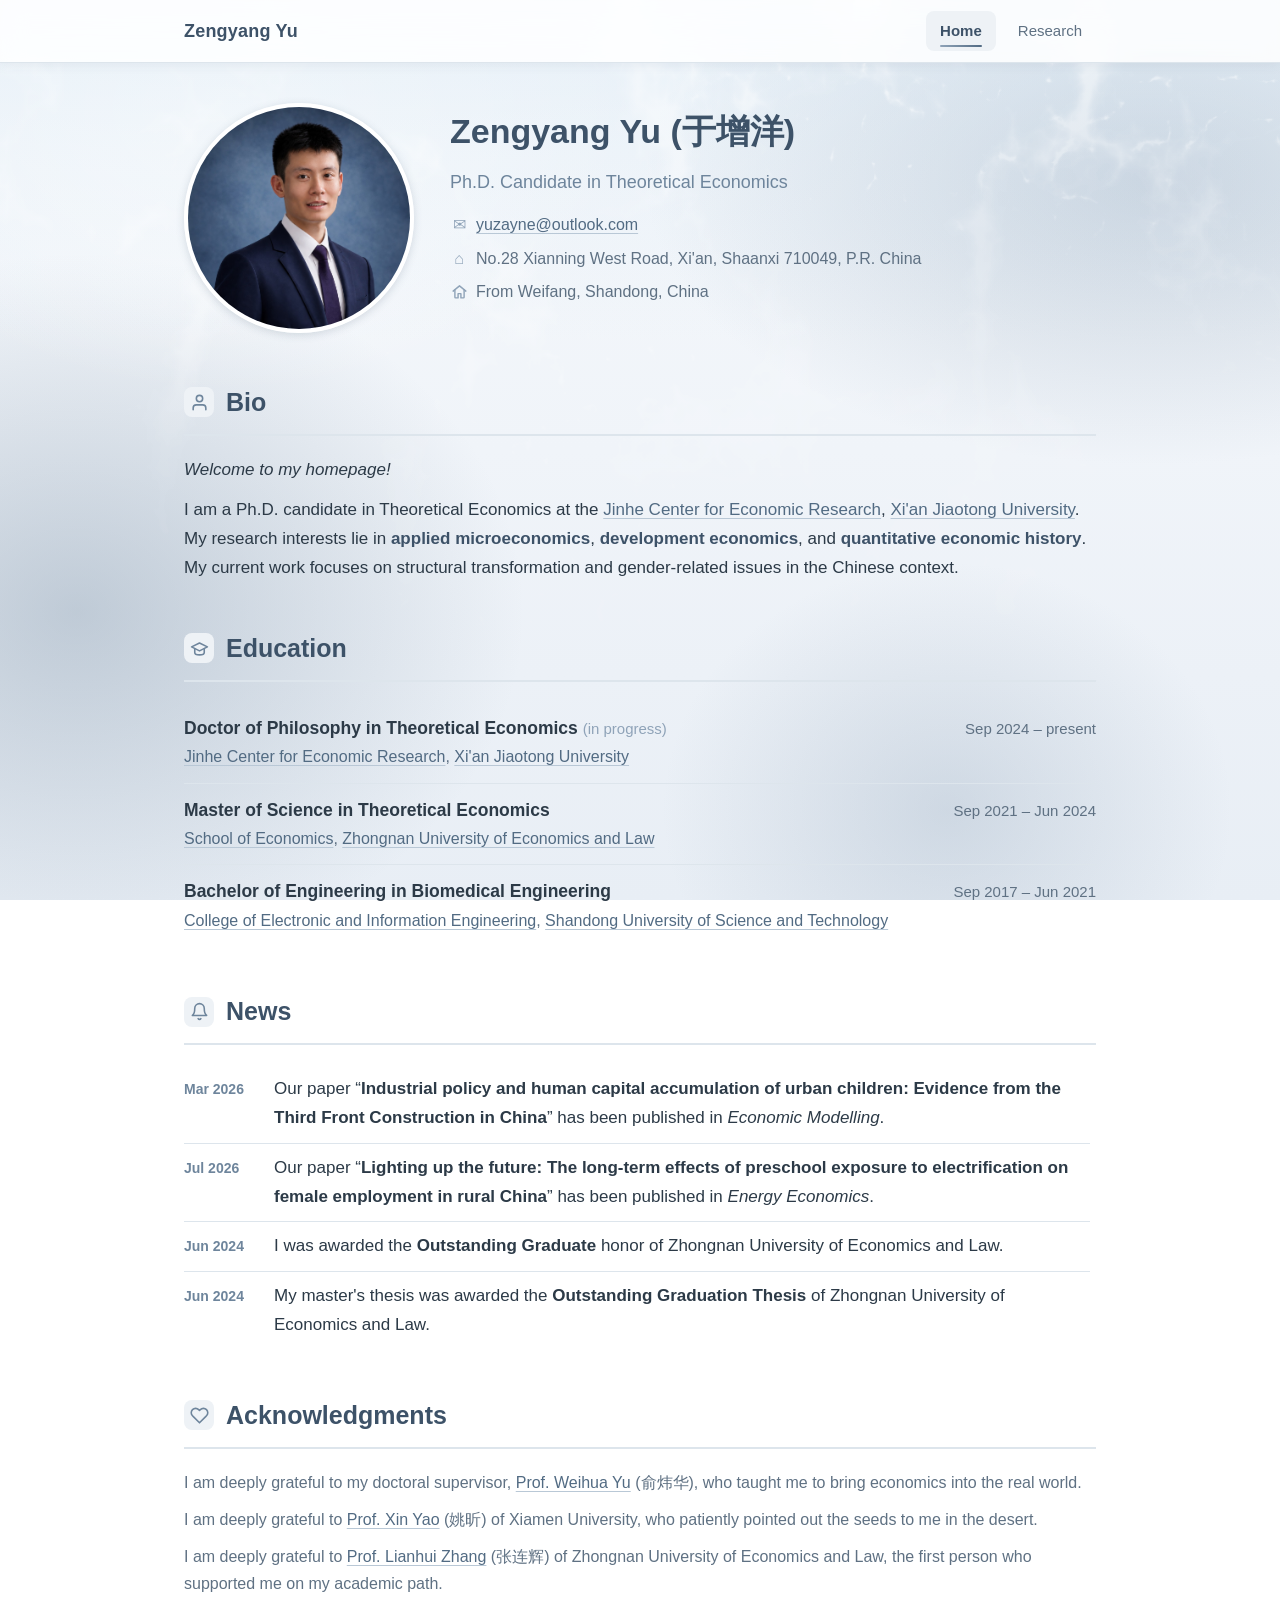
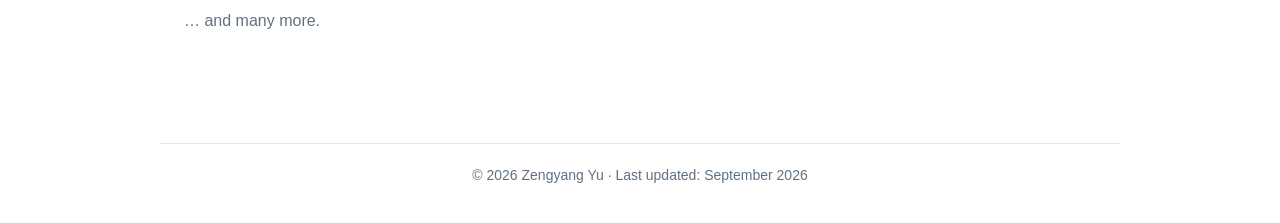
==== commit a1f8908d: "update: water-light caustics background, news by online-first date, 5-item scroll areas Background: " ====
--- a/index.html
+++ b/index.html
@@ -127,20 +127,20 @@
       <div class="news-scroll">
 
       <div class="news-item">
+        <div class="news-date">Mar 2026</div>
+        <div class="news-text">
+          Our paper “<strong>Industrial policy and human capital accumulation of urban children:
+          Evidence from the Third Front Construction in China</strong>” has been published in
+          <em>Economic Modelling</em>.
+        </div>
+      </div>
+
+      <div class="news-item">
         <div class="news-date">Jul 2026</div>
         <div class="news-text">
           Our paper “<strong>Lighting up the future: The long-term effects of preschool exposure
           to electrification on female employment in rural China</strong>” has been published in
           <em>Energy Economics</em>.
-        </div>
-      </div>
-
-      <div class="news-item">
-        <div class="news-date">Mar 2026</div>
-        <div class="news-text">
-          Our paper “<strong>Industrial policy and human capital accumulation of urban children:
-          Evidence from the Third Front Construction in China</strong>” has been published in
-          <em>Economic Modelling</em>.
         </div>
       </div>
 
@@ -193,7 +193,7 @@
   </main>
 
   <footer class="footer">
-    © 2026 Zengyang Yu · Last updated: August 2026
+    © 2026 Zengyang Yu · Last updated: September 2026
   </footer>
 
   <script>
@@ -207,15 +207,22 @@
       window.addEventListener('scroll', onScroll, { passive: true });
       onScroll();
 
-      // News 滚动容器：恰好显示 4 条，超出滚动
+      // News 滚动容器：恰好显示 5 条，超出滚动
+      var SHOW_NEWS = 5;
       var newsScroll = document.querySelector('.news-scroll');
       if (newsScroll) {
-        var newsItems = newsScroll.querySelectorAll('.news-item');
-        var h = 0;
-        for (var i = 0; i < newsItems.length && i < 4; i++) {
-          h += newsItems[i].offsetHeight;
-        }
-        newsScroll.style.maxHeight = h + 'px';
+        var fitNewsScroll = function () {
+          var newsItems = newsScroll.querySelectorAll('.news-item');
+          if (!newsItems.length) return;
+          var h = 0;
+          var n = Math.min(newsItems.length, SHOW_NEWS);
+          for (var i = 0; i < n; i++) {
+            h += newsItems[i].offsetHeight;
+          }
+          newsScroll.style.maxHeight = h + 'px';
+        };
+        fitNewsScroll();
+        window.addEventListener('resize', fitNewsScroll, { passive: true });
       }
     })();
   </script>
--- a/css/style.css
+++ b/css/style.css
@@ -19,7 +19,6 @@
 
   --font-body: "Segoe UI", "Helvetica Neue", Arial, "PingFang SC",
                "Microsoft YaHei", sans-serif;
-  --font-serif: Georgia, "Times New Roman", serif;
 
   --radius: 10px;
   --shadow: 0 1px 3px rgba(61, 82, 104, 0.08);
@@ -64,6 +63,34 @@
   text-decoration-color: var(--morandi-500);
 }
 
+/* >>> bg-caustics (generated by _design/make_bg.py — 勿手改) >>> */
+/* 背景波光（caustics · 莫兰迪蓝）
+   原理：水波折射的焦散亮纹做成灰度图，用 mix-blend-mode: screen 与背景渐变合成。
+        screen 是"按亮度提亮"：黑=完全不动，白=提亮到白。
+        所以亮纹处自然发光、其余区域完全不受影响，不会泛起灰白雾。
+   注意：URL 只在此处出现一次，由 --bg-caustics 变量复用，避免 CSS 体积翻倍。
+   重新生成：py _design/make_bg.py（改 PARAMS / ALPHA 即可）
+   -------------------------------------------------------------------------- */
+
+body {
+  --bg-caustics: url("[data-uri]");
+}
+
+body::after {
+  content: "";
+  position: fixed;
+  inset: 0;
+  z-index: 0;
+  pointer-events: none;
+  background-image: var(--bg-caustics);
+  background-repeat: no-repeat;
+  background-position: center top;
+  background-size: cover;
+  mix-blend-mode: screen;
+  opacity: 0.94;
+}
+/* <<< bg-caustics <<< */
+
 /* --------------------------------------------------------------------------
    Navigation
    -------------------------------------------------------------------------- */
@@ -306,7 +333,6 @@
 /* 滚动容器：显示固定条数，超出滚动（max-height 由脚本按条目高度计算） */
 .news-scroll,
 .pubs-scroll {
-  max-height: 260px;
   overflow-y: auto;
   scrollbar-width: thin;
   scrollbar-color: var(--morandi-300) transparent;
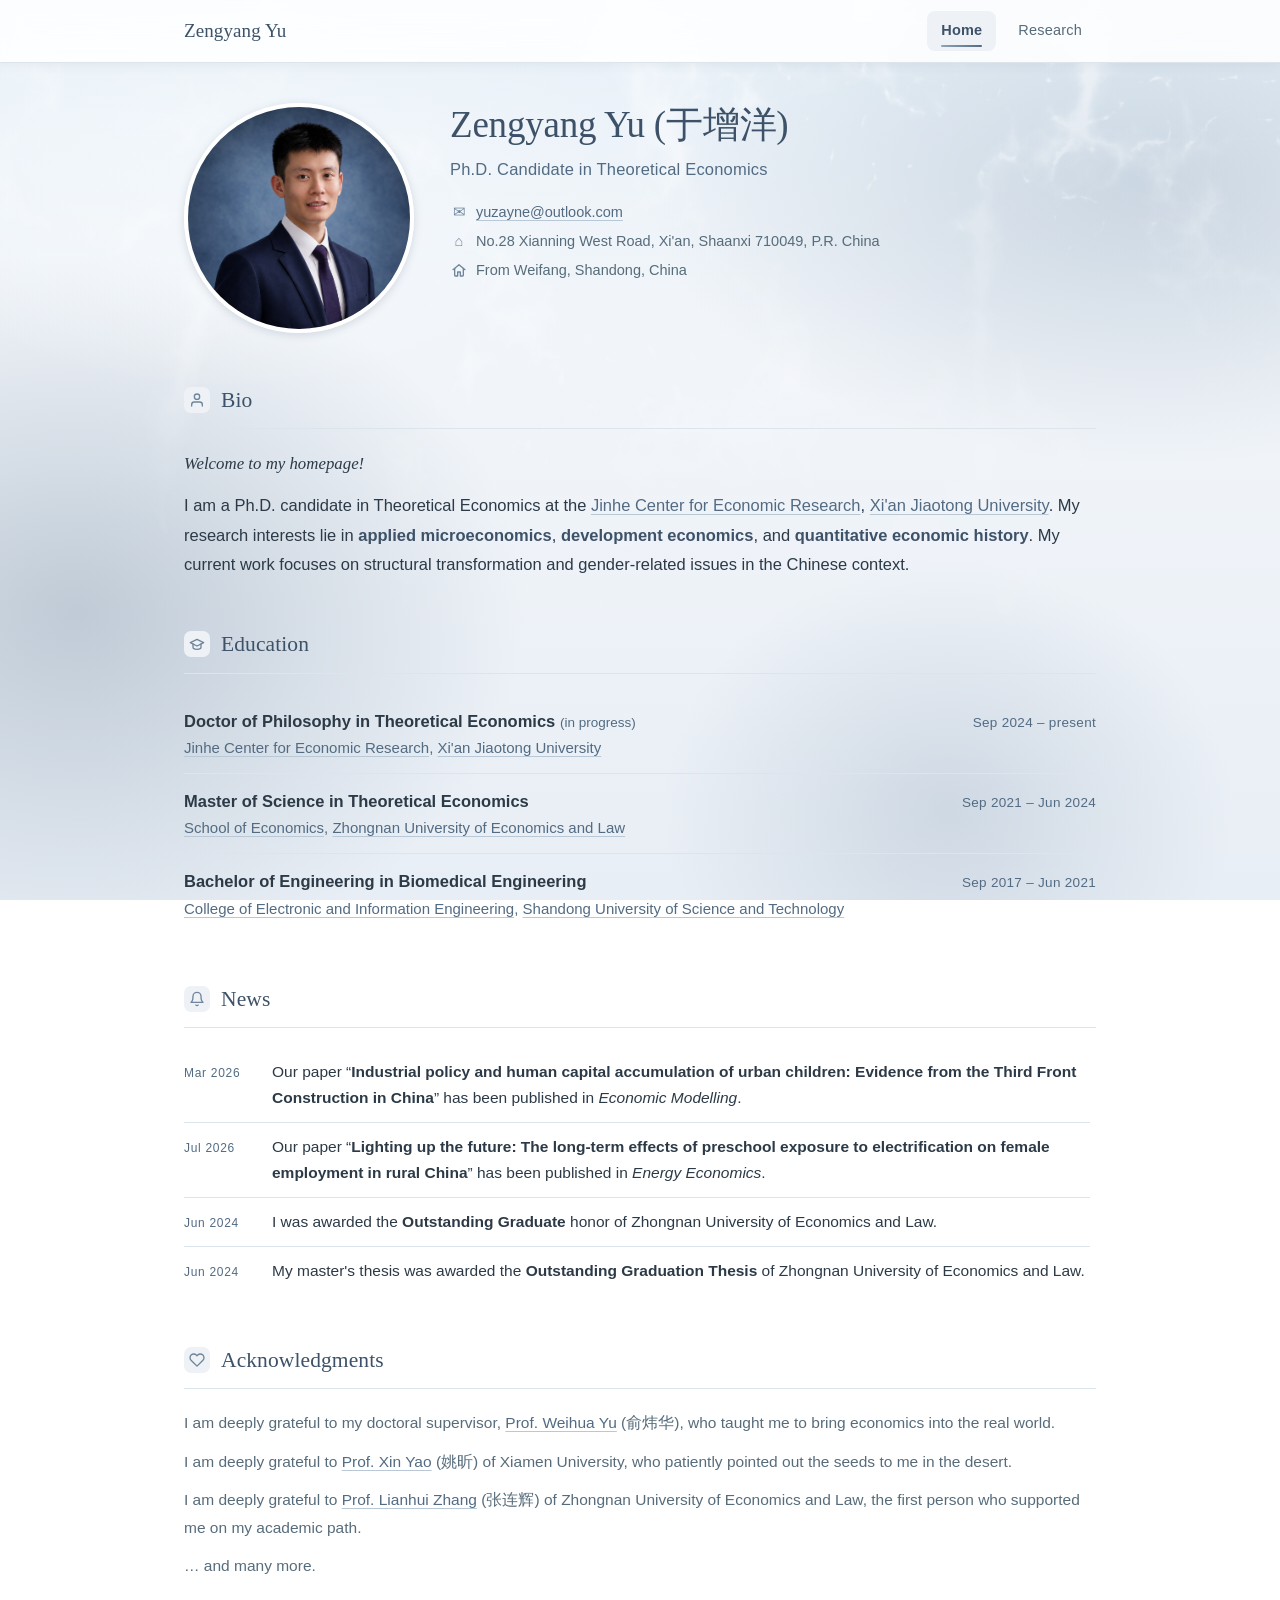
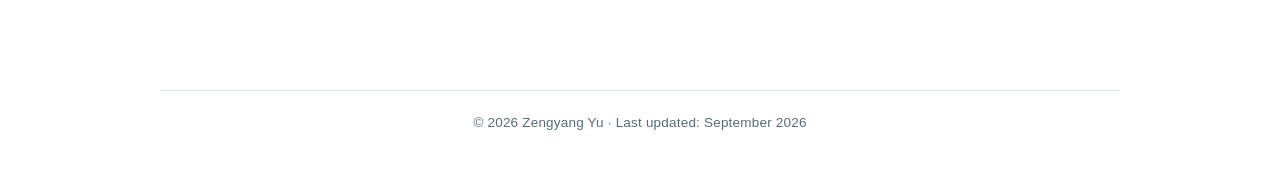
==== commit bf7d0174: "update: add magnifier-style hover motion to section headings On hover or keyboard focus the section " ====
--- a/index.html
+++ b/index.html
@@ -61,7 +61,7 @@
             <circle cx="12" cy="7" r="4"/>
           </svg>
         </span>
-        Bio
+        <span class="sec-label">Bio</span>
       </h2>
       <p>
         <em>Welcome to my homepage!</em>
@@ -85,7 +85,7 @@
             <path d="M6 12v5c0 1.66 2.69 3 6 3s6-1.34 6-3v-5"/>
           </svg>
         </span>
-        Education
+        <span class="sec-label">Education</span>
       </h2>
 
       <div class="edu-item">
@@ -122,7 +122,7 @@
             <path d="M13.73 21a2 2 0 0 1-3.46 0"/>
           </svg>
         </span>
-        News
+        <span class="sec-label">News</span>
       </h2>
       <div class="news-scroll">
 
@@ -170,7 +170,7 @@
             <path d="M20.84 4.61a5.5 5.5 0 0 0-7.78 0L12 5.67l-1.06-1.06a5.5 5.5 0 0 0-7.78 7.78l1.06 1.06L12 21.23l7.78-7.78 1.06-1.06a5.5 5.5 0 0 0 0-7.78z"/>
           </svg>
         </span>
-        Acknowledgments
+        <span class="sec-label">Acknowledgments</span>
       </h2>
       <p class="ack-note">
         I am deeply grateful to my doctoral supervisor,
--- a/css/style.css
+++ b/css/style.css
@@ -4,21 +4,36 @@
    ========================================================================== */
 
 :root {
-  /* Morandi blue palette */
+  /* ---- Morandi blue palette（装饰用；小字不要直接用 400/500） ---- */
   --morandi-100: #eef2f6;   /* page background (light) */
   --morandi-200: #dde5ec;   /* borders */
   --morandi-300: #b9c8d6;   /* secondary accents */
-  --morandi-400: #8fa3b8;   /* light blue-grey */
-  --morandi-500: #6e859c;   /* primary */
-  --morandi-600: #526b83;   /* hover */
-  --morandi-700: #3d5268;   /* headings / dark accents */
-
-  --text-main: #2c3a47;
-  --text-muted: #5f7183;
+  --morandi-400: #8fa3b8;   /* light blue-grey · 仅装饰，勿用于文字 */
+  --morandi-500: #6e859c;   /* primary · 对比度 3.27，仅可用于大字/图形 */
+  --morandi-600: #526b83;   /* links / hover · 4.74（AA） */
+  --morandi-700: #3d5268;   /* headings / dark accents · 6.90 */
+  --morandi-800: #34465a;   /* heading hover · 8.53（同色相再深一档） */
+
+  /* ---- Text colours ----
+     这一组是把莫兰迪色沿同色相(H210)加深后得到的"可读版本"，
+     与 css 背景渐变最深处的对比度都 ≥4.5:1（WCAG AA）。
+     审计脚本：py _typography/contrast_audit.py */
+  --text-main: #2c3a47;     /* 正文 · 9.97（最不利背景） */
+  --text-soft: #3e4c5b;     /* 强调小字（论文题目等）· 7.52 */
+  --text-muted: #576c7b;    /* 次要文字 · 4.62 */
+  --text-faint: #526b83;    /* 日期 / 期刊名 / 状态标签 · 4.74 */
   --surface: #ffffff;
 
-  --font-body: "Segoe UI", "Helvetica Neue", Arial, "PingFang SC",
-               "Microsoft YaHei", sans-serif;
+  /* ---- Type ----
+     标题与论文题用衬线（Georgia），正文用无衬线（Segoe UI）。
+     理由：Georgia 的 x-height 只有 0.481（Segoe UI 是 0.500）、
+     字宽也窄（0.440 vs 0.539），做正文偏小偏挤，做标题反而精致；
+     但必须给它更大字号才显得出分量 —— 这是"标题不明显"的根因。
+     中文跟随：标题走宋体与衬线呼应，正文走黑体保证小字清晰。 */
+  --font-display: Georgia, "Iowan Old Style", "Palatino Linotype", Palatino,
+                  "Songti SC", STSong, "SimSun", "Times New Roman", serif;
+  --font-body: "Segoe UI", "Helvetica Neue", -apple-system, "PingFang SC",
+               "Microsoft YaHei", "Hiragino Sans GB", Arial, sans-serif;
 
   --radius: 10px;
   --shadow: 0 1px 3px rgba(61, 82, 104, 0.08);
@@ -30,9 +45,12 @@
 
 body {
   font-family: var(--font-body);
-  font-size: 17px;
-  line-height: 1.7;
+  font-size: 16.5px;
+  line-height: 1.78;
   color: var(--text-main);
+  font-feature-settings: "kern" 1, "liga" 1;
+  text-rendering: optimizeLegibility;
+  -webkit-font-smoothing: antialiased;
   background:
     linear-gradient(180deg, rgba(207, 226, 241, 0.40) 0%, rgba(207, 226, 241, 0.20) 16%, rgba(207, 226, 241, 0) 38%),
     radial-gradient(600px 420px at 18% 12%, rgba(255, 255, 255, 0.70) 0%, transparent 68%),
@@ -131,21 +149,22 @@
 }
 
 .nav-brand {
-  font-weight: 700;
-  font-size: 18px;
+  font-family: var(--font-display);
+  font-weight: 400;
+  font-size: 19px;
   color: var(--morandi-700);
-  letter-spacing: 0.2px;
+  letter-spacing: 0.1px;
   text-decoration: none;
   transition: color 0.2s;
 }
 
 .nav-brand:hover { text-decoration: none; color: var(--morandi-600); }
 
-.nav--scrolled .nav-brand { color: var(--morandi-500); }
+.nav--scrolled .nav-brand { color: var(--text-faint); }
 
 .nav--scrolled .nav-links a { color: var(--text-muted); opacity: 0.85; }
 
-.nav--scrolled .nav-links a.active { color: var(--morandi-500); }
+.nav--scrolled .nav-links a.active { color: var(--morandi-600); }
 
 .nav-links {
   display: flex;
@@ -157,7 +176,8 @@
   position: relative;
   padding: 7px 14px;
   margin-left: 2px;
-  font-size: 15px;
+  font-size: 14.5px;
+  letter-spacing: 0.2px;
   color: var(--text-muted);
   border-radius: 8px;
   text-decoration: none;
@@ -226,22 +246,27 @@
 }
 
 .identity h1 {
-  font-size: 34px;
-  font-weight: 700;
+  font-family: var(--font-display);
+  font-size: 37px;
+  font-weight: 400;
+  line-height: 1.18;
+  letter-spacing: -0.2px;
   color: var(--morandi-700);
-  margin-bottom: 6px;
+  margin-bottom: 8px;
 }
 
 .identity .title {
-  font-size: 18px;
-  font-weight: 500;
-  color: var(--morandi-500);
-  margin-bottom: 14px;
+  font-size: 16.5px;
+  font-weight: 400;
+  letter-spacing: 0.2px;
+  color: var(--text-faint);
+  margin-bottom: 16px;
 }
 
 .contact-list {
   list-style: none;
-  font-size: 16px;
+  font-size: 14.5px;
+  line-height: 1.72;
   color: var(--text-muted);
 }
 
@@ -249,19 +274,20 @@
   display: flex;
   align-items: flex-start;
   gap: 8px;
-  margin-bottom: 6px;
+  margin-bottom: 4px;
 }
 
 .contact-list .icon {
   flex-shrink: 0;
   width: 18px;
   text-align: center;
-  color: var(--morandi-400);
+  /* 图标按"图形元素"标准（WCAG 3:1）取值；morandi-400 只有 2.59，偏淡 */
+  color: var(--morandi-500);
 }
 
 .contact-list .icon svg {
-  width: 17px;
-  height: 17px;
+  width: 16px;
+  height: 16px;
   vertical-align: -3px;
 }
 
@@ -272,41 +298,118 @@
    Sections
    -------------------------------------------------------------------------- */
 
-.section { margin-bottom: 44px; }
-
+.section {
+  margin-bottom: 46px;
+  /* 顶部导航是 sticky 的，锚点跳转时留出它的高度，标题不会被盖住 */
+  scroll-margin-top: 76px;
+}
+
+/* 栏目标题：Georgia 常规体 + 1px 发丝线。
+   原来 25px/700 + 2px 底线比姓名还抢眼，层级是平的；
+   现在姓名 37 → 栏目 21.5 → 正文 16.5，层级拉开。 */
 .section-title {
-  font-size: 25px;
-  font-weight: 700;
+  font-family: var(--font-display);
+  font-size: 21.5px;
+  font-weight: 400;
+  letter-spacing: 0.1px;
   color: var(--morandi-700);
-  padding-bottom: 10px;
+  padding-bottom: 9px;
   margin-bottom: 20px;
-  border-bottom: 2px solid var(--morandi-200);
+  border-bottom: 1px solid var(--morandi-200);
   display: flex;
   align-items: center;
-  gap: 12px;
+  gap: 11px;
 }
 
 .section-title .sec-icon {
   flex-shrink: 0;
-  width: 30px;
-  height: 30px;
+  width: 26px;
+  height: 26px;
   display: inline-flex;
   align-items: center;
   justify-content: center;
-  border-radius: 8px;
+  border-radius: 7px;
   background: var(--morandi-100);
   color: var(--morandi-500);
+  transition: background 0.22s ease, color 0.22s ease,
+              transform 0.22s cubic-bezier(0.22, 0.9, 0.28, 1);
 }
 
 .section-title .sec-icon svg {
-  width: 19px;
-  height: 19px;
+  width: 16px;
+  height: 16px;
+}
+
+/* --------------------------------------------------------------------------
+   栏目标题的"放大镜"微动效
+   三处联动，都只改 transform / color，不动布局，所以不会引起跳动：
+     1) 图标   放大一点点（像对焦）        → transform: scale()
+     2) 标题字 转深一档，变得明显          → color
+     3) 标题下 浮出一道同宽短强调线        → transform: scaleX()
+   只在"悬浮"与"键盘聚焦"触发；触屏没有悬浮态，本来就不会触发，无害。
+   -------------------------------------------------------------------------- */
+
+.section-title .sec-label {
+  display: inline-block;
+  position: relative;
+  transition: color 0.22s ease;
+}
+
+/* 短强调线：与标题同宽，从左向右展开 */
+.section-title .sec-label::after {
+  content: "";
+  position: absolute;
+  left: 0;
+  right: 0;
+  bottom: -3px;
+  height: 2px;
+  border-radius: 1px;
+  background: var(--morandi-600);
+  transform: scaleX(0);
+  transform-origin: left center;
+  transition: transform 0.26s cubic-bezier(0.22, 0.9, 0.28, 1);
+}
+
+.section-title:hover .sec-icon,
+.section-title:focus-within .sec-icon {
+  color: var(--morandi-800);
+  background: var(--morandi-200);
+  transform: scale(1.12);
+}
+
+.section-title:hover .sec-label,
+.section-title:focus-within .sec-label {
+  color: var(--morandi-800);
+}
+
+.section-title:hover .sec-label::after,
+.section-title:focus-within .sec-label::after {
+  transform: scaleX(1);
+}
+
+/* 无障碍：系统开了"减少动态效果"时，立刻切换、不做位移动画 */
+@media (prefers-reduced-motion: reduce) {
+  .section-title .sec-icon,
+  .section-title .sec-label,
+  .section-title .sec-label::after {
+    transition: none;
+  }
+  .section-title:hover .sec-icon,
+  .section-title:focus-within .sec-icon {
+    transform: none;
+  }
 }
 
 /* Bio */
 .bio p { margin-bottom: 12px; }
 
-.bio strong { color: var(--morandi-700); }
+.bio em {
+  font-family: var(--font-display);
+  font-size: 1.02em;
+  color: var(--text-main);
+}
+
+.bio strong { font-weight: 600; color: var(--morandi-700); }
 
 /* Education */
 .edu-item {
@@ -314,19 +417,20 @@
   justify-content: space-between;
   align-items: baseline;
   gap: 16px;
-  padding: 12px 0;
+  padding: 13px 0;
   border-bottom: 1px solid var(--morandi-200);
 }
 
 .edu-item:last-child { border-bottom: none; }
 
-.edu-degree { font-weight: 600; font-size: 17.5px; color: var(--text-main); }
-.edu-status { font-size: 15px; font-weight: 500; color: var(--morandi-400); }
-.edu-school { color: var(--text-muted); font-size: 16px; }
+.edu-degree { font-weight: 600; font-size: 16.5px; color: var(--text-main); }
+.edu-status { font-size: 13.5px; font-weight: 400; color: var(--text-faint); }
+.edu-school { color: var(--text-muted); font-size: 15px; line-height: 1.6; }
 .edu-years {
   flex-shrink: 0;
-  font-size: 15px;
-  color: var(--text-muted);
+  font-size: 13.5px;
+  letter-spacing: 0.3px;
+  color: var(--text-faint);
   font-variant-numeric: tabular-nums;
 }
 
@@ -364,58 +468,65 @@
 .news-item {
   display: flex;
   gap: 14px;
-  padding: 10px 0;
+  padding: 11px 0;
   border-bottom: 1px solid var(--morandi-200);
   align-items: baseline;
 }
 
 .news-item:last-child { border-bottom: none; }
 
+/* 日期：小字号 + 大字距，小字更清爽也更有秩序 */
 .news-date {
   flex-shrink: 0;
-  width: 76px;
-  font-size: 14px;
-  font-weight: 600;
-  color: var(--morandi-500);
+  width: 74px;
+  font-size: 12px;
+  font-weight: 400;
+  letter-spacing: 0.7px;
+  color: var(--text-faint);
   font-variant-numeric: tabular-nums;
 }
 
-.news-text { color: var(--text-main); }
+.news-text { color: var(--text-main); font-size: 15.5px; line-height: 1.68; }
 
 /* Publications */
 .pub-item { margin-bottom: 26px; }
 
-.pub-authors { font-size: 16px; color: var(--text-muted); margin-bottom: 2px; }
+.pub-authors { font-size: 14.5px; color: var(--text-muted); margin-bottom: 3px; }
 
 .pub-authors .self {
+  font-weight: 600;
+  color: var(--text-soft);
+}
+
+/* 论文题目：Georgia Bold —— 在列表里第一个被看到 */
+.pub-title {
+  font-family: var(--font-display);
   font-weight: 700;
-  color: var(--morandi-700);
-}
-
-.pub-title {
-  font-weight: 600;
-  font-size: 17.5px;
-  color: var(--text-main);
-  margin-bottom: 2px;
-}
-
-.pub-title a { color: var(--text-main); text-decoration: none; }
+  font-size: 17px;
+  line-height: 1.42;
+  letter-spacing: -0.1px;
+  color: var(--text-soft);
+  margin-bottom: 4px;
+}
+
+.pub-title a { color: var(--text-soft); text-decoration: none; }
 .pub-title a:hover { color: var(--morandi-600); text-decoration: underline; }
 
-.pub-journal { font-size: 15.5px; color: var(--text-muted); }
+.pub-journal { font-size: 14.5px; color: var(--text-faint); }
 
 .pub-journal .journal-name { font-style: italic; }
 
 .pub-journal .doi-link {
   margin-left: 6px;
-  font-size: 14px;
+  font-size: 13px;
+  letter-spacing: 0.3px;
   font-style: normal;
 }
 
 /* Empty placeholders (Working papers / WIP) */
 .empty-note {
   color: var(--text-muted);
-  font-size: 16px;
+  font-size: 15px;
   font-style: italic;
   padding: 6px 0 2px;
 }
@@ -424,33 +535,36 @@
 .pres-item {
   display: flex;
   gap: 14px;
-  padding: 10px 0;
+  padding: 11px 0;
   border-bottom: 1px solid var(--morandi-200);
   align-items: baseline;
 }
 
 .pres-item:last-child { border-bottom: none; }
 
-.pres-name { font-weight: 500; color: var(--text-main); }
+.pres-name { font-weight: 400; font-size: 15.5px; color: var(--text-main); }
 
 .pres-zh {
   margin-left: auto;
   flex-shrink: 0;
-  color: var(--text-muted);
-  font-size: 14.5px;
+  color: var(--text-faint);
+  font-size: 13.5px;
   text-align: right;
 }
 
 /* Page title for inner pages */
 .page-title {
-  font-size: 30px;
-  font-weight: 700;
+  font-family: var(--font-display);
+  font-size: 31px;
+  font-weight: 400;
+  line-height: 1.2;
+  letter-spacing: -0.2px;
   color: var(--morandi-700);
-  margin-bottom: 28px;
+  margin-bottom: 30px;
 }
 
 /* Acknowledgments */
-.ack-note { color: var(--text-muted); font-size: 16px; margin-bottom: 10px; }
+.ack-note { color: var(--text-muted); font-size: 15.5px; margin-bottom: 11px; }
 .ack-note:last-child { margin-bottom: 0; }
 .ack-note a { color: var(--morandi-600); }
 .ack-note a:hover { color: var(--morandi-700); }
@@ -462,7 +576,8 @@
   padding: 20px 24px 36px;
   border-top: 1px solid var(--morandi-200);
   color: var(--text-muted);
-  font-size: 14px;
+  font-size: 13.5px;
+  letter-spacing: 0.2px;
   text-align: center;
 }
 
@@ -471,6 +586,10 @@
    -------------------------------------------------------------------------- */
 
 @media (max-width: 700px) {
+  body { font-size: 16px; }
+  .identity h1 { font-size: 30px; }
+  .page-title { font-size: 26px; }
+  .section-title { font-size: 19.5px; }
   .header { flex-direction: column; align-items: center; text-align: center; }
   .contact-list li { justify-content: center; }
   .edu-item { flex-direction: column; gap: 2px; }
